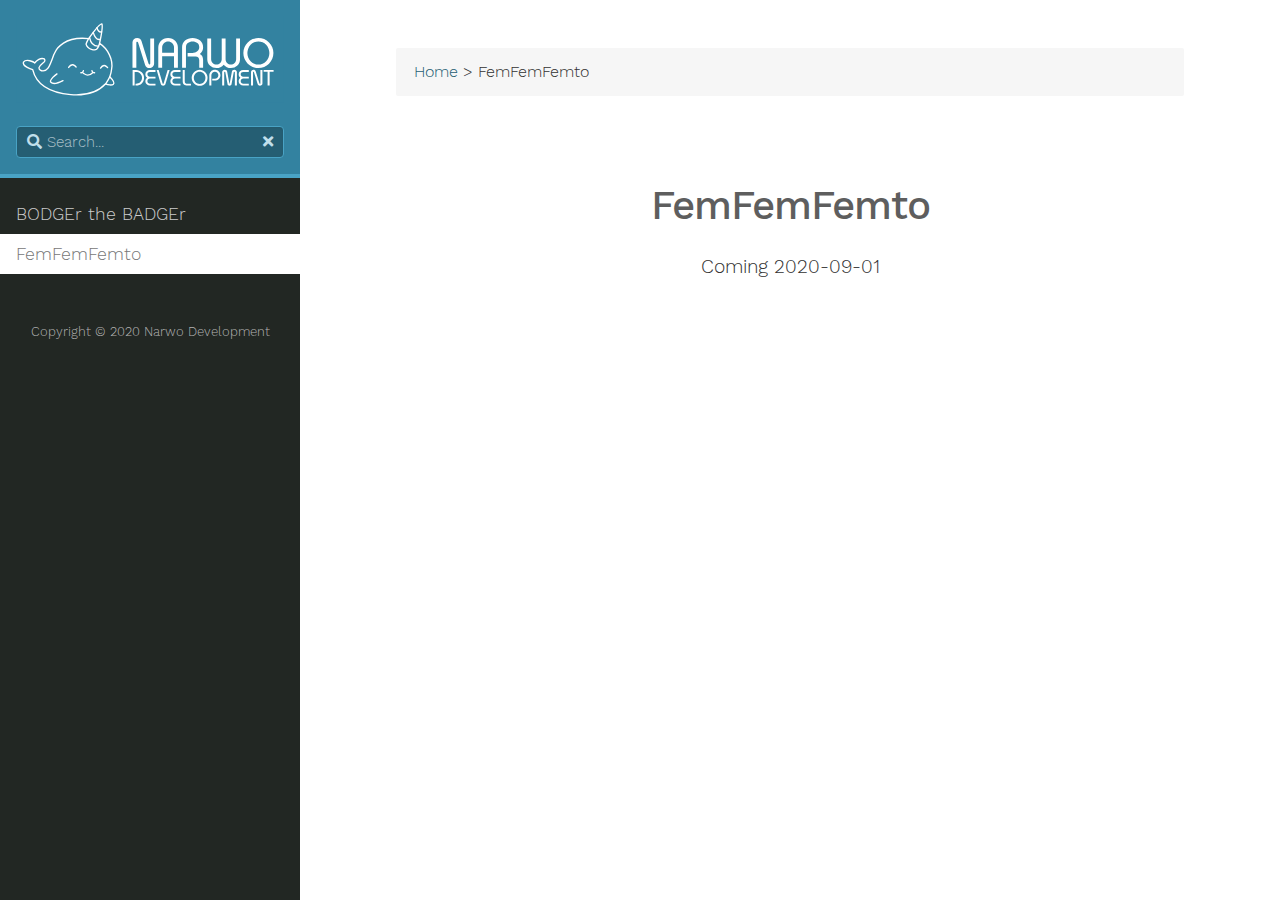
==== 555/index.html @ 296ebdfd "Updates site with coming soon..." ====
<!DOCTYPE html>
<html lang="en" class="js csstransforms3d">
  <head>
    <meta charset="utf-8">
    <meta name="viewport" content="width=device-width, initial-scale=1.0">
    <meta name="generator" content="Hugo 0.74.3" />
    <meta name="description" content="Open-source Hardware and Software">
<meta name="author" content="Mark Olsson">

    <link rel="icon" href="/images/favicon.png" type="image/png">

    <title>FemFemFemto :: Narwo Development</title>

    
    <link href="/css/nucleus.css?1598563435" rel="stylesheet">
    <link href="/css/fontawesome-all.min.css?1598563435" rel="stylesheet">
    <link href="/css/hybrid.css?1598563435" rel="stylesheet">
    <link href="/css/featherlight.min.css?1598563435" rel="stylesheet">
    <link href="/css/perfect-scrollbar.min.css?1598563435" rel="stylesheet">
    <link href="/css/auto-complete.css?1598563435" rel="stylesheet">
    <link href="/css/atom-one-dark-reasonable.css?1598563435" rel="stylesheet">
    <link href="/css/theme.css?1598563435" rel="stylesheet">
    <link href="/css/hugo-theme.css?1598563435" rel="stylesheet">
    
    <link href="/css/theme-narwo.css?1598563435" rel="stylesheet">
    
    

    <script src="/js/jquery-3.3.1.min.js?1598563435"></script>

    <style>
      :root #header + #content > #left > #rlblock_left{
          display:none !important;
      }
      
    </style>
    
  </head>
  <body class="" data-url="/555/">
    <nav id="sidebar" class="">



  <div id="header-wrapper">
    <div id="header">
      	<a id="logo" href="https://narwo.dev/">
		<svg width="100%" height="100%" viewBox="0 0 4328 1400" version="1.1" xmlns="http://www.w3.org/2000/svg" xmlns:xlink="http://www.w3.org/1999/xlink">
			<g id="narwahl_site_logo_white_on_blue" stroke="none" stroke-width="1" fill="none" fill-rule="evenodd">
			    <rect fill="#3382A0" x="0" y="0" width="4328" height="1400"></rect>
			    <g id="Group-2" transform="translate(118.000000, 126.000000)">
				<g id="Group" stroke="#FFFFFF" stroke-linecap="round" stroke-linejoin="round" stroke-width="21.875">
				    <path d="M961,789 C970.934922,798.135913 978.265353,804.271871 982.991293,807.407872 C1006.89799,823.271686 1025.7597,829 1037.92964,829 C1080.94957,829 1120,789 1120,789" id="Line"></path>
				    <path d="M455.720308,843.35753 C467.640566,888.187148 476.175205,916.27144 481.324226,927.610406 C507.371131,984.969844 528.462227,992.888519 542.401568,987.10093 C585.125661,969.361963 602.06936,905.724612 593.232667,796.188879" id="Line" transform="translate(525.612338, 892.438961) rotate(67.000000) translate(-525.612338, -892.438961) "></path>
				    <path d="M730.54051,660.953282 C738.081999,669.971112 743.646429,676.027776 747.233802,679.123273 C765.38093,694.782197 779.698301,700.437034 788.93603,700.437034 C821.590815,700.43801 851.231318,660.95689 851.231318,660.95689" id="Line" transform="translate(790.885914, 680.695158) rotate(176.000000) translate(-790.885914, -680.695158) "></path>
				    <path d="M926.828598,772.851013 C930.142567,775.298302 932.587729,776.942022 934.164081,777.782173 C942.138241,782.03217 948.429245,783.567532 952.488111,783.568385 C966.835947,783.5714 979.857638,772.862156 979.857638,772.862156" id="Line" transform="translate(953.343118, 778.209699) rotate(321.000000) translate(-953.343118, -778.209699) "></path>
				    <path d="M1100.41249,773.397496 C1103.72549,775.843369 1106.17,777.486047 1107.74603,778.325528 C1115.71853,782.572142 1122.00899,784.10486 1126.06792,784.104022 C1140.41596,784.101059 1153.4423,773.386545 1153.4423,773.386545" id="Line" transform="translate(1126.927398, 778.745283) rotate(397.000000) translate(-1126.927398, -778.745283) "></path>
				    <path d="M1245.92047,673.124302 C1253.05061,682.053079 1258.31154,688.049931 1261.70324,691.114859 C1278.86054,706.61914 1292.39698,712.218109 1301.13083,712.218109 C1332.00444,712.219032 1360.02814,673.127714 1360.02814,673.127714" id="Line" transform="translate(1302.974303, 692.671206) rotate(176.000000) translate(-1302.974303, -692.671206) "></path>
				    <path d="M1329.27566,969.016964 C1367.74018,988.845335 1431.43352,996.259936 1455.72148,974.307489 C1485.99631,944.682613 1413.10197,873.335547 1396.35724,855.741369 C1410.18347,818.42154 1418.22948,798.374875 1425.65391,733.762218 C1455.72148,575.683831 1361.39656,399.73858 1231.26657,316.650856 C1216.39084,363.297614 1216.39084,381.116556 1183.43136,411.673351 C1160.97759,428.421858 1037.82794,422.34504 1013.53546,329.371908 C1025.62102,280.461802 1037.66662,277.452602 1054.77068,238.259396 C852.31739,218.98828 731.694465,254.721001 648.844469,312.07184 C537.776885,388.062604 537.776885,412.505433 490.488026,502.270675 C409.615451,733.762218 383.342051,755.872214 320.153652,760.755989 C292.595512,762.885933 247.32937,742.973672 253.19046,707.8286 C277.264769,635.568231 380.844736,618.653596 339.498101,567.992817 C281.410047,542.484874 213.809255,589.384653 182.624372,632.740354 C169.954048,614.306829 48.7424757,559.811953 2.04480899,618.653596 C-19.5098031,688.18779 136.098125,735.501224 151.688125,740.077074 C211.829585,994.478053 429.97675,1112.95118 766.654431,1144.8099 C953.973736,1159.17032 1170.34118,1144.8099 1329.27566,969.016964 Z" id="Line"></path>
				    <path d="M1244.55673,268 C1081.35967,150.621654 1002.24762,79.5460614 1007.22058,54.7732233 C1035.74555,40.4287198 1141.00535,52.8151389 1323,91.9324805" id="Line-3" transform="translate(1165.000000, 158.500000) rotate(90.000000) translate(-1165.000000, -158.500000) "></path>
				    <path d="M1072,364 C1172.32511,342.492812 1219.48933,292.826145 1213.49267,215" id="Line-3" transform="translate(1143.000000, 289.500000) rotate(90.000000) translate(-1143.000000, -289.500000) "></path>
				    <path d="M1129,254 C1276.40605,210.046233 1241.36039,143.437359 1241.36039,138" id="Line-3" transform="translate(1187.000000, 196.000000) rotate(90.000000) translate(-1187.000000, -196.000000) "></path>
				    <path d="M1307,879 C1340.96899,892.21949 1377.2332,916.940171 1420,945" id="Line-3" transform="translate(1363.500000, 912.000000) rotate(90.000000) translate(-1363.500000, -912.000000) "></path>
				    <path d="M1192,135 C1279.0216,109.135486 1259.01516,63.4256394 1259.01516,60" id="Line-3" transform="translate(1226.500000, 97.500000) rotate(90.000000) translate(-1226.500000, -97.500000) "></path>
				</g>
				<path d="M1763,708.905956 L1763,301.519122 C1763,280.596134 1770.26062,263.279065 1784.78209,249.567398 C1799.30356,235.855731 1817.83592,229 1840.37973,229 C1856.01824,229 1870.08252,233.519704 1882.57302,242.559248 C1895.06351,251.598791 1903.64425,263.532841 1908.31549,278.361755 L2021.94793,643.090282 C2024.5882,651.41885 2029.36092,655.583072 2036.26623,655.583072 C2040.32818,655.583072 2043.62846,654.313492 2046.16718,651.774295 C2048.7059,649.235097 2049.97524,645.93419 2049.97524,641.871473 L2049.97524,235.398746 L2112.42739,235.398746 L2112.42739,642.480878 C2112.42739,663.607002 2105.21754,680.974854 2090.79762,694.584953 C2076.3777,708.195052 2057.79456,715 2035.04765,715 C2019.20605,715 2005.04022,710.480296 1992.54973,701.440752 C1980.05923,692.401209 1971.58004,680.467159 1967.1119,665.638245 L1853.47945,300.909718 C1850.83919,292.58115 1846.06647,288.416928 1839.16116,288.416928 C1835.09921,288.416928 1831.79892,289.686508 1829.26021,292.225705 C1826.72149,294.764903 1825.45215,298.06581 1825.45215,302.128527 L1825.45215,708.905956 L1763,708.905956 Z M2242.206,525.475235 L2242.206,708.905956 L2179.75385,708.905956 L2179.75385,381.351097 C2179.75385,362.053195 2183.25723,343.314197 2190.26409,325.133542 C2197.27095,306.952887 2207.27335,290.956182 2220.27158,277.142947 C2250.12691,245.047488 2289.42567,229 2338.16905,229 C2386.91244,229 2426.2112,245.047488 2456.06652,277.142947 C2469.06476,290.956182 2479.06716,306.952887 2486.07402,325.133542 C2493.08088,343.314197 2496.58426,362.053195 2496.58426,381.351097 L2496.58426,708.905956 L2434.13211,708.905956 L2434.13211,525.475235 L2242.206,525.475235 Z M2434.13211,381.351097 C2434.13211,354.740306 2424.78977,332.040219 2406.10481,313.250157 C2387.41984,294.460094 2364.77482,285.065204 2338.16905,285.065204 C2311.56329,285.065204 2288.91827,294.460094 2270.2333,313.250157 C2251.54834,332.040219 2242.206,354.740306 2242.206,381.351097 L2242.206,469.410031 L2434.13211,469.410031 L2434.13211,381.351097 Z M2782.64556,527.303448 C2801.73672,527.303448 2816.25797,532.483334 2826.20974,542.84326 C2836.16152,553.203187 2841.13733,568.235011 2841.13733,587.939185 L2841.13733,708.905956 L2903.58948,708.905956 L2903.58948,583.368652 C2903.58948,536.444279 2886.12336,504.450869 2851.1906,487.387461 C2886.12336,458.542176 2903.58948,422.282977 2903.58948,378.608777 C2903.58948,334.32517 2887.74812,298.319888 2856.06492,270.59185 C2824.38172,242.863811 2783.66129,229 2733.90242,229 C2684.14355,229 2643.42313,242.863811 2611.73993,270.59185 C2580.05673,298.319888 2564.21537,334.32517 2564.21537,378.608777 L2564.21537,708.905956 L2626.66751,708.905956 L2626.66751,378.608777 C2626.66751,350.779171 2636.66991,328.231434 2656.67501,310.96489 C2676.68011,293.698346 2702.42232,285.065204 2733.90242,285.065204 C2765.38252,285.065204 2791.12474,293.698346 2811.12984,310.96489 C2831.13493,328.231434 2841.13733,350.779171 2841.13733,378.608777 C2841.13733,404.20389 2830.32255,426.040662 2808.69268,444.119749 C2787.0628,462.198836 2761.11749,471.238245 2730.85598,471.238245 L2653.47624,471.238245 L2653.47624,527.303448 L2782.64556,527.303448 Z M3204.27373,573.618182 C3204.27373,597.181936 3195.94686,617.29208 3179.29287,633.949216 C3162.63888,650.606353 3142.53253,658.934796 3118.97323,658.934796 C3095.21083,658.934796 3075.00294,650.606353 3058.34895,633.949216 C3041.69496,617.29208 3033.36809,597.181936 3033.36809,573.618182 L3033.36809,235.398746 L2970.91594,235.398746 L2970.91594,573.618182 C2970.91594,613.635937 2985.13255,647.203626 3013.56619,674.322257 C3041.99983,701.440888 3077.13516,715 3118.97323,715 C3142.12634,715 3163.80666,710.37873 3184.01486,701.13605 C3204.22305,691.893371 3221.4353,678.842091 3235.65212,661.981818 C3248.65036,678.435819 3265.55796,691.385533 3286.37545,700.831348 C3307.19294,710.277163 3329.07636,715 3352.02637,715 C3393.66134,715 3428.69512,701.440888 3457.12876,674.322257 C3485.56241,647.203626 3499.77901,613.635937 3499.77901,573.618182 L3499.77901,235.398746 L3437.32686,235.398746 L3437.32686,573.618182 C3437.32686,597.181936 3428.99999,617.29208 3412.346,633.949216 C3395.69202,650.606353 3375.58567,658.934796 3352.02637,658.934796 C3328.46707,658.934796 3308.36072,650.606353 3291.70673,633.949216 C3275.05274,617.29208 3266.72587,597.181936 3266.72587,573.618182 L3266.72587,235.398746 L3204.27373,235.398746 L3204.27373,573.618182 Z M3796.50288,229 C3828.79537,229 3859.76726,235.144766 3889.41949,247.434483 C3919.07171,259.724199 3945.27089,277.345967 3968.0178,300.300313 C3990.76471,323.25466 4008.28161,349.560353 4020.569,379.218182 C4032.85639,408.87601 4039,439.955323 4039,472.457053 C4039,504.755647 4032.85639,535.733394 4020.569,565.391223 C4008.28161,595.049051 3990.76471,621.253178 3968.0178,644.004389 C3945.27089,666.7556 3919.07171,684.275801 3889.41949,696.565517 C3859.76726,708.855234 3828.79537,715 3796.50288,715 C3764.00729,715 3732.93385,708.855234 3703.28162,696.565517 C3673.6294,684.275801 3647.43022,666.7556 3624.68331,644.004389 C3601.9364,621.253178 3584.41951,595.049051 3572.13211,565.391223 C3559.84472,535.733394 3553.70111,504.755647 3553.70111,472.457053 C3553.70111,439.955323 3559.84472,408.87601 3572.13211,379.218182 C3584.41951,349.560353 3601.9364,323.25466 3624.68331,300.300313 C3647.43022,277.345967 3673.68017,259.724199 3703.43394,247.434483 C3733.18772,235.144766 3764.21039,229 3796.50288,229 Z M3796.50288,285.065204 C3772.94358,285.065204 3750.29855,289.838824 3728.56713,299.386207 C3706.8357,308.93359 3687.54173,322.543485 3670.68465,340.216301 C3654.03066,357.889117 3641.18494,378.15161 3632.1471,401.004389 C3623.10927,423.857168 3618.59042,447.674484 3618.59042,472.457053 C3618.59042,497.239622 3623.10927,521.006156 3632.1471,543.757367 C3641.18494,566.508578 3654.03066,586.720288 3670.68465,604.393103 C3687.54173,621.862783 3706.78493,635.320329 3728.4148,644.766144 C3750.04468,654.211959 3772.74048,658.934796 3796.50288,658.934796 C3820.06218,658.934796 3842.7072,654.211959 3864.43863,644.766144 C3886.17005,635.320329 3905.36247,621.862783 3922.01646,604.393103 C3938.67045,586.720288 3951.51617,566.508578 3960.55401,543.757367 C3969.59184,521.006156 3974.11069,497.239622 3974.11069,472.457053 C3974.11069,447.674484 3969.59184,423.857168 3960.55401,401.004389 C3951.51617,378.15161 3938.67045,357.889117 3922.01646,340.216301 C3905.15938,322.543485 3885.91618,308.93359 3864.28631,299.386207 C3842.65643,289.838824 3820.06218,285.065204 3796.50288,285.065204 Z" id="NARWO" fill="#FFFFFF" fill-rule="nonzero"></path>
				<path d="M1812.14586,968.129781 L1821.9612,968.129781 C1833.1175,968.129781 1844.27364,965.927713 1855.42993,961.523511 C1866.58623,957.119309 1876.61603,950.996486 1885.51961,943.154859 C1906.43767,924.678695 1916.89654,901.207875 1916.89654,872.741693 C1916.89654,844.060672 1906.65221,820.536142 1886.16324,802.167398 C1877.36693,794.218351 1867.33713,788.041819 1856.07356,783.637618 C1844.80999,779.233416 1833.43932,777.031348 1821.9612,777.031348 L1797.98601,777.031348 L1797.98601,997.777429 L1765,997.777429 L1765,747.383699 L1821.9612,747.383699 C1839.87565,747.383699 1856.66348,750.337693 1872.32521,756.245768 C1887.98693,762.153844 1901.61029,770.639861 1913.19568,781.704075 C1925.10288,793.090548 1934.19405,806.5715 1940.46947,822.147335 C1946.74489,837.723171 1949.88255,854.587788 1949.88255,872.741693 C1949.88255,890.895598 1946.74489,907.73336 1940.46947,923.255486 C1934.19405,938.777612 1925.10288,952.231709 1913.19568,963.618182 C1901.61029,974.682396 1887.98693,983.141559 1872.32521,988.995925 C1856.66348,994.850291 1839.87565,997.777429 1821.9612,997.777429 L1812.14586,997.777429 L1812.14586,968.129781 Z M2042.887,777.031348 C2032.15979,777.031348 2022.98817,780.81783 2015.37185,788.390909 C2007.75553,795.963988 2003.94742,805.121367 2003.94742,815.863323 C2003.94742,826.605278 2007.75553,835.789513 2015.37185,843.416301 C2022.98817,851.043089 2032.15979,854.856426 2042.887,854.856426 L2134.7651,854.856426 L2134.7651,884.504075 L2045.78334,884.504075 C2034.30522,884.504075 2024.46315,888.612812 2016.25684,896.830408 C2008.05052,905.048003 2003.94742,914.957309 2003.94742,926.558621 C2003.94742,938.052513 2008.0237,947.8544 2016.17638,955.964577 C2024.32906,964.074753 2034.19795,968.129781 2045.78334,968.129781 L2134.7651,968.129781 L2134.7651,997.777429 L2045.78334,997.777429 C2024.758,997.777429 2007.03155,990.95639 1992.60346,977.314107 C1978.17536,963.671823 1970.96142,946.753497 1970.96142,926.558621 C1970.96142,915.386987 1973.40182,904.860029 1978.2827,894.977429 C1983.16358,885.09483 1989.94844,876.877358 1998.63748,870.324765 C1980.18668,856.467642 1970.96142,838.31401 1970.96142,815.863323 C1970.96142,796.527803 1977.90718,780.280839 1991.79892,767.121944 C2005.69066,753.963048 2022.71985,747.383699 2042.887,747.383699 L2134.7651,747.383699 L2134.7651,777.031348 L2042.887,777.031348 Z M2153.43036,747.383699 L2186.09455,747.383699 L2250.29659,963.295925 C2251.47658,967.485287 2254.10471,969.579937 2258.18105,969.579937 C2262.25739,969.579937 2264.93915,967.485287 2266.22642,963.295925 L2330.42845,747.383699 L2363.09264,747.383699 L2296.15518,972.963636 C2293.58065,981.127523 2288.83393,987.841144 2281.91488,993.104702 C2274.99583,998.36826 2267.08463,1001 2258.18105,1001 C2249.27746,1001 2241.33945,998.341406 2234.36676,993.024138 C2227.39407,987.70687 2222.7278,981.020103 2220.36782,972.963636 L2153.43036,747.383699 Z M2446.60356,777.031348 C2435.87635,777.031348 2426.70472,780.81783 2419.0884,788.390909 C2411.47208,795.963988 2407.66398,805.121367 2407.66398,815.863323 C2407.66398,826.605278 2411.47208,835.789513 2419.0884,843.416301 C2426.70472,851.043089 2435.87635,854.856426 2446.60356,854.856426 L2538.48166,854.856426 L2538.48166,884.504075 L2449.49989,884.504075 C2438.02178,884.504075 2428.17971,888.612812 2419.97339,896.830408 C2411.76708,905.048003 2407.66398,914.957309 2407.66398,926.558621 C2407.66398,938.052513 2411.74026,947.8544 2419.89294,955.964577 C2428.04562,964.074753 2437.91451,968.129781 2449.49989,968.129781 L2538.48166,968.129781 L2538.48166,997.777429 L2449.49989,997.777429 C2428.47456,997.777429 2410.74811,990.95639 2396.32001,977.314107 C2381.89191,963.671823 2374.67797,946.753497 2374.67797,926.558621 C2374.67797,915.386987 2377.11838,904.860029 2381.99926,894.977429 C2386.88014,885.09483 2393.665,876.877358 2402.35404,870.324765 C2383.90324,856.467642 2374.67797,838.31401 2374.67797,815.863323 C2374.67797,796.527803 2381.62374,780.280839 2395.51548,767.121944 C2409.40721,753.963048 2426.43641,747.383699 2446.60356,747.383699 L2538.48166,747.383699 L2538.48166,777.031348 L2446.60356,777.031348 Z M2574.04219,926.558621 C2574.04219,949.868664 2580.82705,967.56577 2594.39697,979.65047 C2607.96689,991.73517 2627.99966,997.777429 2654.49587,997.777429 L2707.27348,997.777429 L2707.27348,969.096552 L2654.49587,969.096552 C2622.85059,969.096552 2607.0282,954.917383 2607.0282,926.558621 L2607.0282,747.383699 L2574.04219,747.383699 L2574.04219,926.558621 Z M2719.34153,872.741693 C2719.34153,855.554564 2722.58646,839.119619 2729.07643,823.436364 C2735.56639,807.753109 2744.81847,793.842485 2756.83294,781.704075 C2768.84742,769.565666 2782.71213,760.247159 2798.4275,753.748276 C2814.14286,747.249393 2830.52843,744 2847.58469,744 C2864.64096,744 2880.99971,747.249393 2896.66144,753.748276 C2912.32317,760.247159 2926.16106,769.565666 2938.17554,781.704075 C2950.19001,793.842485 2959.44209,807.753109 2965.93205,823.436364 C2972.42202,839.119619 2975.66695,855.554564 2975.66695,872.741693 C2975.66695,889.821402 2972.42202,906.202638 2965.93205,921.885893 C2959.44209,937.569148 2950.19001,951.426063 2938.17554,963.457053 C2926.16106,975.488043 2912.32317,984.752841 2896.66144,991.251724 C2880.99971,997.750607 2864.64096,1001 2847.58469,1001 C2830.42116,1001 2814.00877,997.750607 2798.34704,991.251724 C2782.68531,984.752841 2768.84742,975.488043 2756.83294,963.457053 C2744.81847,951.426063 2735.56639,937.569148 2729.07643,921.885893 C2722.58646,906.202638 2719.34153,889.821402 2719.34153,872.741693 Z M2847.58469,773.647649 C2835.14113,773.647649 2823.18047,776.171971 2811.70235,781.22069 C2800.22424,786.269409 2790.03354,793.466411 2781.12996,802.811912 C2772.33364,812.157413 2765.54878,822.872353 2760.77517,834.957053 C2756.00157,847.041753 2753.6148,859.636507 2753.6148,872.741693 C2753.6148,885.846878 2756.00157,898.414778 2760.77517,910.445768 C2765.54878,922.476758 2772.33364,933.164844 2781.12996,942.510345 C2790.03354,951.748427 2800.19742,958.864865 2811.6219,963.859875 C2823.04638,968.854884 2835.03386,971.352351 2847.58469,971.352351 C2860.02826,971.352351 2871.98892,968.854884 2883.46703,963.859875 C2894.94515,958.864865 2905.08221,951.748427 2913.87852,942.510345 C2922.67484,933.164844 2929.4597,922.476758 2934.23331,910.445768 C2939.00691,898.414778 2941.39368,885.846878 2941.39368,872.741693 C2941.39368,859.636507 2939.00691,847.041753 2934.23331,834.957053 C2929.4597,822.872353 2922.67484,812.157413 2913.87852,802.811912 C2904.97494,793.466411 2894.81106,786.269409 2883.38658,781.22069 C2871.9621,776.171971 2860.02826,773.647649 2847.58469,773.647649 Z M3036.97265,830.526019 L3036.97265,997.455172 L3003.98664,997.455172 L3003.98664,830.526019 C3003.98664,805.926941 3012.72919,785.302696 3030.21454,768.652665 C3047.59262,752.217473 3068.72491,744 3093.61204,744 C3118.49917,744 3139.63146,752.217473 3157.00954,768.652665 C3174.49489,785.302696 3183.23744,805.926941 3183.23744,830.526019 C3183.23744,855.017677 3174.49489,875.588214 3157.00954,892.238245 C3139.63146,908.673436 3118.49917,916.890909 3093.61204,916.890909 L3051.1325,916.890909 L3051.1325,887.24326 L3093.61204,887.24326 C3109.27377,887.24326 3122.62895,881.684382 3133.67797,870.566458 C3144.727,859.448534 3150.25143,846.101854 3150.25143,830.526019 C3150.25143,814.842764 3144.727,801.442375 3133.67797,790.324451 C3122.62895,779.206527 3109.27377,773.647649 3093.61204,773.647649 C3077.95031,773.647649 3064.59514,779.206527 3053.54611,790.324451 C3042.49708,801.442375 3036.97265,814.842764 3036.97265,830.526019 Z M3211.55713,997.777429 L3211.55713,782.993103 C3211.55713,771.928889 3215.44569,762.664092 3223.22292,755.198433 C3231.00014,747.732774 3240.73494,744 3252.4276,744 C3263.26209,744 3272.19235,746.712303 3279.21868,752.136991 C3286.245,757.561678 3290.72354,765.322625 3292.65444,775.420063 L3328.53678,967.968652 C3328.8586,969.042848 3329.50222,969.579937 3330.46767,969.579937 C3331.43312,969.579937 3332.07674,969.042848 3332.39856,967.968652 L3368.2809,775.420063 C3370.2118,765.322625 3374.69034,757.561678 3381.71666,752.136991 C3388.74299,746.712303 3397.67326,744 3408.50774,744 C3420.2004,744 3429.9352,747.732774 3437.71242,755.198433 C3445.48965,762.664092 3449.37821,771.928889 3449.37821,782.993103 L3449.37821,997.777429 L3416.3922,997.777429 L3416.3922,784.282132 C3416.3922,781.811482 3415.53403,779.716832 3413.81768,777.998119 C3412.10133,776.279406 3410.00955,775.420063 3407.54229,775.420063 C3402.5005,775.420063 3399.55057,778.15922 3398.69239,783.637618 L3362.32733,976.186207 C3360.82552,983.812995 3357.20514,989.855255 3351.46608,994.313166 C3345.72702,998.771078 3338.72762,1001 3330.46767,1001 C3322.20772,1001 3315.20832,998.771078 3309.46926,994.313166 C3303.7302,989.855255 3300.10982,983.812995 3298.60801,976.186207 L3262.24295,783.637618 C3261.38477,778.15922 3258.43484,775.420063 3253.39305,775.420063 C3250.92579,775.420063 3248.83401,776.279406 3247.11766,777.998119 C3245.40131,779.716832 3244.54314,781.811482 3244.54314,784.282132 L3244.54314,997.777429 L3211.55713,997.777429 Z M3549.7844,777.031348 C3539.05719,777.031348 3529.88556,780.81783 3522.26924,788.390909 C3514.65292,795.963988 3510.84482,805.121367 3510.84482,815.863323 C3510.84482,826.605278 3514.65292,835.789513 3522.26924,843.416301 C3529.88556,851.043089 3539.05719,854.856426 3549.7844,854.856426 L3641.6625,854.856426 L3641.6625,884.504075 L3552.68073,884.504075 C3541.20261,884.504075 3531.36055,888.612812 3523.15423,896.830408 C3514.94791,905.048003 3510.84482,914.957309 3510.84482,926.558621 C3510.84482,938.052513 3514.9211,947.8544 3523.07378,955.964577 C3531.22646,964.074753 3541.09534,968.129781 3552.68073,968.129781 L3641.6625,968.129781 L3641.6625,997.777429 L3552.68073,997.777429 C3531.6554,997.777429 3513.92895,990.95639 3499.50085,977.314107 C3485.07275,963.671823 3477.85881,946.753497 3477.85881,926.558621 C3477.85881,915.386987 3480.29921,904.860029 3485.18009,894.977429 C3490.06097,885.09483 3496.84583,876.877358 3505.53487,870.324765 C3487.08407,856.467642 3477.85881,838.31401 3477.85881,815.863323 C3477.85881,796.527803 3484.80457,780.280839 3498.69631,767.121944 C3512.58805,753.963048 3529.61724,747.383699 3549.7844,747.383699 L3641.6625,747.383699 L3641.6625,777.031348 L3549.7844,777.031348 Z M3677.22302,997.777429 L3677.22302,782.348589 C3677.22302,771.284375 3681.05794,762.126996 3688.7279,754.876176 C3696.39785,747.625356 3706.18629,744 3718.09349,744 C3726.35344,744 3733.78193,746.390049 3740.37916,751.170219 C3746.9764,755.95039 3751.50857,762.261194 3753.97583,770.102821 L3813.99428,962.973668 C3815.38881,967.377869 3817.90967,969.579937 3821.55692,969.579937 C3823.70236,969.579937 3825.44551,968.908575 3826.78641,967.565831 C3828.12731,966.223086 3828.79775,964.477545 3828.79775,962.329154 L3828.79775,747.383699 L3861.78376,747.383699 L3861.78376,962.651411 C3861.78376,973.823044 3857.97566,983.007279 3850.35934,990.204389 C3842.74302,997.401499 3832.92777,1001 3820.91329,1001 C3812.54607,1001 3805.06395,998.609951 3798.46672,993.829781 C3792.1051,989.220331 3787.71354,983.187626 3785.29191,975.731495 L3725.01251,782.026332 C3723.61797,777.622131 3721.09711,775.420063 3717.44986,775.420063 C3715.30442,775.420063 3713.56127,776.091425 3712.22037,777.434169 C3710.87947,778.776914 3710.20903,780.522455 3710.20903,782.670846 L3710.20903,997.777429 L3677.22302,997.777429 Z M3945.13377,997.777429 L3945.13377,776.064577 L3881.25355,776.064577 L3881.25355,747.383699 L4042,747.383699 L4042,776.064577 L3978.11978,776.064577 L3978.11978,997.777429 L3945.13377,997.777429 Z" id="DEVELOPMENT" fill="#FFFFFF" fill-rule="nonzero"></path>
			    </g>
			</g>
		    </svg>
	      </a>
    </div>
    
        <div class="searchbox">
    <label for="search-by"><i class="fas fa-search"></i></label>
    <input data-search-input id="search-by" type="search" placeholder="Search...">
    <span data-search-clear=""><i class="fas fa-times"></i></span>
</div>

<script type="text/javascript" src="/js/lunr.min.js?1598563435"></script>
<script type="text/javascript" src="/js/auto-complete.js?1598563435"></script>
<script type="text/javascript">
    
        var baseurl = "https:\/\/narwo.dev\/";
    
</script>
<script type="text/javascript" src="/js/search.js?1598563435"></script>

    
  </div>

    <div class="highlightable">
    <ul class="topics">

        
          
          




 
  
    
    <li data-nav-id="/badger/" title="BODGEr the BADGEr" class="dd-item 
        
        
        
        ">
      <a href="/badger/">
          BODGEr the BADGEr
          
      </a>
      
      
        <ul>
          
          
            
          
          
          
        
          
            
            




 
  
    
    <li data-nav-id="/badger/bodger/" title="BODGE Version" class="dd-item 
        
        
        
        ">
      <a href="/badger/bodger/">
          BODGE Version
          
      </a>
      
              
    </li>
  
 

            
          
        
        </ul>
              
    </li>
  
 

          
          




 
  
    
    <li data-nav-id="/555/" title="FemFemFemto" class="dd-item 
        parent
        active
        
        ">
      <a href="/555/">
          FemFemFemto
          
      </a>
      
              
    </li>
  
 

          
         
    </ul>

    
    

    
    <section id="footer">
      <center>
    
    

    
    

    
    

    <p>Copyright &copy; 2020 Narwo Development</p>
</center>

<script async defer src="https://buttons.github.io/buttons.js"></script>

    </section>
  </div>
</nav>




        <section id="body">
        <div id="overlay"></div>
        <div class="padding highlightable">
              
              <div>
                <div id="top-bar">
                
                
                <div id="breadcrumbs" itemscope="" itemtype="http://data-vocabulary.org/Breadcrumb">
                    <span id="sidebar-toggle-span">
                        <a href="#" id="sidebar-toggle" data-sidebar-toggle="">
                          <i class="fas fa-bars"></i>
                        </a>
                    </span>
                  
                  <span class="links">
                 
                 
                    
          
          
            
            
          
          
            <a href='/'>Home</a> > FemFemFemto
          
        
          
        
                 
                  </span>
                </div>
                
              </div>
            </div>
            
        <div id="head-tags">
        
        </div>
        
          <div id="chapter">
        
        <div id="body-inner">
          

        



	<h2 id="femfemfemto">FemFemFemto</h2>
<p>Coming 2020-09-01</p>





<footer class=" footline" >
	
</footer>

        
            </div> 
        
        </div> 
        

      </div>

    <div id="navigation">
        
        
        
        
            
            
                
                    
                    
                
                

                    
                    
                        
                    
                    

                    
                        
            
            
                
                    
                        
                        
                    
                
                

                    
                    
                        
                    
                    

                    
                        
            
            
                
                    
                
                

                    
                    
                    

                    
            
        
                    
            
        
                    
                        
            
            
                
                    
                    
                
                

                    
                    
                    

                    
            
        
                    
            
        
        
        


	 
	 
    </div>

    </section>
    
    <div style="left: -1000px; overflow: scroll; position: absolute; top: -1000px; border: none; box-sizing: content-box; height: 200px; margin: 0px; padding: 0px; width: 200px;">
      <div style="border: none; box-sizing: content-box; height: 200px; margin: 0px; padding: 0px; width: 200px;"></div>
    </div>
    <script src="/js/clipboard.min.js?1598563435"></script>
    <script src="/js/perfect-scrollbar.min.js?1598563435"></script>
    <script src="/js/perfect-scrollbar.jquery.min.js?1598563435"></script>
    <script src="/js/jquery.sticky.js?1598563435"></script>
    <script src="/js/featherlight.min.js?1598563435"></script>
    <script src="/js/highlight.pack.js?1598563435"></script>
    <script>hljs.initHighlightingOnLoad();</script>
    <script src="/js/modernizr.custom-3.6.0.js?1598563435"></script>
    <script src="/js/learn.js?1598563435"></script>
    <script src="/js/hugo-learn.js?1598563435"></script>

    <link href="/mermaid/mermaid.css?1598563435" rel="stylesheet" />
    <script src="/mermaid/mermaid.js?1598563435"></script>
    <script>
        mermaid.initialize({ startOnLoad: true });
    </script>
    
  </body>
</html>
---- css/nucleus.css ----
*, *::before, *::after {
  -webkit-box-sizing: border-box;
  -moz-box-sizing: border-box;
  box-sizing: border-box; }

@-webkit-viewport {
  width: device-width; }
@-moz-viewport {
  width: device-width; }
@-ms-viewport {
  width: device-width; }
@-o-viewport {
  width: device-width; }
@viewport {
  width: device-width; }
html {
  font-size: 100%;
  -ms-text-size-adjust: 100%;
  -webkit-text-size-adjust: 100%; }

body {
  margin: 0; }

article,
aside,
details,
figcaption,
figure,
footer,
header,
hgroup,
main,
nav,
section,
summary {
  display: block; }

audio,
canvas,
progress,
video {
  display: inline-block;
  vertical-align: baseline; }

audio:not([controls]) {
  display: none;
  height: 0; }

[hidden],
template {
  display: none; }

a {
  background: transparent;
  text-decoration: none; }

a:active,
a:hover {
  outline: 0; }

abbr[title] {
  border-bottom: 1px dotted; }

b,
strong {
  font-weight: bold; }

dfn {
  font-style: italic; }

mark {
  background: #FFFF27;
  color: #333; }

sub,
sup {
  font-size: 0.8rem;
  line-height: 0;
  position: relative;
  vertical-align: baseline; }

sup {
  top: -0.5em; }

sub {
  bottom: -0.25em; }

img {
  border: 0;
  max-width: 100%; }

svg:not(:root) {
  overflow: hidden; }

figure {
  margin: 1em 40px; }

hr {
  height: 0; }

pre {
  overflow: auto; }

button,
input,
optgroup,
select,
textarea {
  color: inherit;
  font: inherit;
  margin: 0; }

button {
  overflow: visible; }

button,
select {
  text-transform: none; }

button,
html input[type="button"],
input[type="reset"],
input[type="submit"] {
  -webkit-appearance: button;
  cursor: pointer; }

button[disabled],
html input[disabled] {
  cursor: default; }

button::-moz-focus-inner,
input::-moz-focus-inner {
  border: 0;
  padding: 0; }

input {
  line-height: normal; }

input[type="checkbox"],
input[type="radio"] {
  padding: 0; }

input[type="number"]::-webkit-inner-spin-button,
input[type="number"]::-webkit-outer-spin-button {
  height: auto; }

input[type="search"] {
  -webkit-appearance: textfield; }

input[type="search"]::-webkit-search-cancel-button,
input[type="search"]::-webkit-search-decoration {
  -webkit-appearance: none; }

legend {
  border: 0;
  padding: 0; }

textarea {
  overflow: auto; }

optgroup {
  font-weight: bold; }

table {
  border-collapse: collapse;
  border-spacing: 0;
  table-layout: fixed;
  width: 100%; }

tr, td, th {
  vertical-align: middle; }

th, td {
  padding: 0.425rem 0; }

th {
  text-align: left; }

.container {
  width: 75em;
  margin: 0 auto;
  padding: 0; }
  @media only all and (min-width: 60em) and (max-width: 74.938em) {
    .container {
      width: 60em; } }
  @media only all and (min-width: 48em) and (max-width: 59.938em) {
    .container {
      width: 48em; } }
  @media only all and (min-width: 30.063em) and (max-width: 47.938em) {
    .container {
      width: 30em; } }
  @media only all and (max-width: 30em) {
    .container {
      width: 100%; } }

.grid {
  display: -webkit-box;
  display: -moz-box;
  display: box;
  display: -webkit-flex;
  display: -moz-flex;
  display: -ms-flexbox;
  display: flex;
  -webkit-flex-flow: row;
  -moz-flex-flow: row;
  flex-flow: row;
  list-style: none;
  margin: 0;
  padding: 0; }
  @media only all and (max-width: 47.938em) {
    .grid {
      -webkit-flex-flow: row wrap;
      -moz-flex-flow: row wrap;
      flex-flow: row wrap; } }

.block {
  -webkit-box-flex: 1;
  -moz-box-flex: 1;
  box-flex: 1;
  -webkit-flex: 1;
  -moz-flex: 1;
  -ms-flex: 1;
  flex: 1;
  min-width: 0;
  min-height: 0; }
  @media only all and (max-width: 47.938em) {
    .block {
      -webkit-box-flex: 0;
      -moz-box-flex: 0;
      box-flex: 0;
      -webkit-flex: 0 100%;
      -moz-flex: 0 100%;
      -ms-flex: 0 100%;
      flex: 0 100%; } }

.content {
  margin: 0.625rem;
  padding: 0.938rem; }

@media only all and (max-width: 47.938em) {
  body [class*="size-"] {
    -webkit-box-flex: 0;
    -moz-box-flex: 0;
    box-flex: 0;
    -webkit-flex: 0 100%;
    -moz-flex: 0 100%;
    -ms-flex: 0 100%;
    flex: 0 100%; } }

.size-1-2 {
  -webkit-box-flex: 0;
  -moz-box-flex: 0;
  box-flex: 0;
  -webkit-flex: 0 50%;
  -moz-flex: 0 50%;
  -ms-flex: 0 50%;
  flex: 0 50%; }

.size-1-3 {
  -webkit-box-flex: 0;
  -moz-box-flex: 0;
  box-flex: 0;
  -webkit-flex: 0 33.33333%;
  -moz-flex: 0 33.33333%;
  -ms-flex: 0 33.33333%;
  flex: 0 33.33333%; }

.size-1-4 {
  -webkit-box-flex: 0;
  -moz-box-flex: 0;
  box-flex: 0;
  -webkit-flex: 0 25%;
  -moz-flex: 0 25%;
  -ms-flex: 0 25%;
  flex: 0 25%; }

.size-1-5 {
  -webkit-box-flex: 0;
  -moz-box-flex: 0;
  box-flex: 0;
  -webkit-flex: 0 20%;
  -moz-flex: 0 20%;
  -ms-flex: 0 20%;
  flex: 0 20%; }

.size-1-6 {
  -webkit-box-flex: 0;
  -moz-box-flex: 0;
  box-flex: 0;
  -webkit-flex: 0 16.66667%;
  -moz-flex: 0 16.66667%;
  -ms-flex: 0 16.66667%;
  flex: 0 16.66667%; }

.size-1-7 {
  -webkit-box-flex: 0;
  -moz-box-flex: 0;
  box-flex: 0;
  -webkit-flex: 0 14.28571%;
  -moz-flex: 0 14.28571%;
  -ms-flex: 0 14.28571%;
  flex: 0 14.28571%; }

.size-1-8 {
  -webkit-box-flex: 0;
  -moz-box-flex: 0;
  box-flex: 0;
  -webkit-flex: 0 12.5%;
  -moz-flex: 0 12.5%;
  -ms-flex: 0 12.5%;
  flex: 0 12.5%; }

.size-1-9 {
  -webkit-box-flex: 0;
  -moz-box-flex: 0;
  box-flex: 0;
  -webkit-flex: 0 11.11111%;
  -moz-flex: 0 11.11111%;
  -ms-flex: 0 11.11111%;
  flex: 0 11.11111%; }

.size-1-10 {
  -webkit-box-flex: 0;
  -moz-box-flex: 0;
  box-flex: 0;
  -webkit-flex: 0 10%;
  -moz-flex: 0 10%;
  -ms-flex: 0 10%;
  flex: 0 10%; }

.size-1-11 {
  -webkit-box-flex: 0;
  -moz-box-flex: 0;
  box-flex: 0;
  -webkit-flex: 0 9.09091%;
  -moz-flex: 0 9.09091%;
  -ms-flex: 0 9.09091%;
  flex: 0 9.09091%; }

.size-1-12 {
  -webkit-box-flex: 0;
  -moz-box-flex: 0;
  box-flex: 0;
  -webkit-flex: 0 8.33333%;
  -moz-flex: 0 8.33333%;
  -ms-flex: 0 8.33333%;
  flex: 0 8.33333%; }

@media only all and (min-width: 48em) and (max-width: 59.938em) {
  .size-tablet-1-2 {
    -webkit-box-flex: 0;
    -moz-box-flex: 0;
    box-flex: 0;
    -webkit-flex: 0 50%;
    -moz-flex: 0 50%;
    -ms-flex: 0 50%;
    flex: 0 50%; }

  .size-tablet-1-3 {
    -webkit-box-flex: 0;
    -moz-box-flex: 0;
    box-flex: 0;
    -webkit-flex: 0 33.33333%;
    -moz-flex: 0 33.33333%;
    -ms-flex: 0 33.33333%;
    flex: 0 33.33333%; }

  .size-tablet-1-4 {
    -webkit-box-flex: 0;
    -moz-box-flex: 0;
    box-flex: 0;
    -webkit-flex: 0 25%;
    -moz-flex: 0 25%;
    -ms-flex: 0 25%;
    flex: 0 25%; }

  .size-tablet-1-5 {
    -webkit-box-flex: 0;
    -moz-box-flex: 0;
    box-flex: 0;
    -webkit-flex: 0 20%;
    -moz-flex: 0 20%;
    -ms-flex: 0 20%;
    flex: 0 20%; }

  .size-tablet-1-6 {
    -webkit-box-flex: 0;
    -moz-box-flex: 0;
    box-flex: 0;
    -webkit-flex: 0 16.66667%;
    -moz-flex: 0 16.66667%;
    -ms-flex: 0 16.66667%;
    flex: 0 16.66667%; }

  .size-tablet-1-7 {
    -webkit-box-flex: 0;
    -moz-box-flex: 0;
    box-flex: 0;
    -webkit-flex: 0 14.28571%;
    -moz-flex: 0 14.28571%;
    -ms-flex: 0 14.28571%;
    flex: 0 14.28571%; }

  .size-tablet-1-8 {
    -webkit-box-flex: 0;
    -moz-box-flex: 0;
    box-flex: 0;
    -webkit-flex: 0 12.5%;
    -moz-flex: 0 12.5%;
    -ms-flex: 0 12.5%;
    flex: 0 12.5%; }

  .size-tablet-1-9 {
    -webkit-box-flex: 0;
    -moz-box-flex: 0;
    box-flex: 0;
    -webkit-flex: 0 11.11111%;
    -moz-flex: 0 11.11111%;
    -ms-flex: 0 11.11111%;
    flex: 0 11.11111%; }

  .size-tablet-1-10 {
    -webkit-box-flex: 0;
    -moz-box-flex: 0;
    box-flex: 0;
    -webkit-flex: 0 10%;
    -moz-flex: 0 10%;
    -ms-flex: 0 10%;
    flex: 0 10%; }

  .size-tablet-1-11 {
    -webkit-box-flex: 0;
    -moz-box-flex: 0;
    box-flex: 0;
    -webkit-flex: 0 9.09091%;
    -moz-flex: 0 9.09091%;
    -ms-flex: 0 9.09091%;
    flex: 0 9.09091%; }

  .size-tablet-1-12 {
    -webkit-box-flex: 0;
    -moz-box-flex: 0;
    box-flex: 0;
    -webkit-flex: 0 8.33333%;
    -moz-flex: 0 8.33333%;
    -ms-flex: 0 8.33333%;
    flex: 0 8.33333%; } }
@media only all and (max-width: 47.938em) {
  @supports not (flex-wrap: wrap) {
    .grid {
      display: block;
      -webkit-box-lines: inherit;
      -moz-box-lines: inherit;
      box-lines: inherit;
      -webkit-flex-wrap: inherit;
      -moz-flex-wrap: inherit;
      -ms-flex-wrap: inherit;
      flex-wrap: inherit; }

    .block {
      display: block;
      -webkit-box-flex: inherit;
      -moz-box-flex: inherit;
      box-flex: inherit;
      -webkit-flex: inherit;
      -moz-flex: inherit;
      -ms-flex: inherit;
      flex: inherit; } } }
.first-block {
  -webkit-box-ordinal-group: 0;
  -webkit-order: -1;
  -ms-flex-order: -1;
  order: -1; }

.last-block {
  -webkit-box-ordinal-group: 2;
  -webkit-order: 1;
  -ms-flex-order: 1;
  order: 1; }

.fixed-blocks {
  -webkit-flex-flow: row wrap;
  -moz-flex-flow: row wrap;
  flex-flow: row wrap; }
  .fixed-blocks .block {
    -webkit-box-flex: inherit;
    -moz-box-flex: inherit;
    box-flex: inherit;
    -webkit-flex: inherit;
    -moz-flex: inherit;
    -ms-flex: inherit;
    flex: inherit;
    width: 25%; }
    @media only all and (min-width: 60em) and (max-width: 74.938em) {
      .fixed-blocks .block {
        width: 33.33333%; } }
    @media only all and (min-width: 48em) and (max-width: 59.938em) {
      .fixed-blocks .block {
        width: 50%; } }
    @media only all and (max-width: 47.938em) {
      .fixed-blocks .block {
        width: 100%; } }

body {
  font-size: 1.05rem;
  line-height: 1.7; }

h1, h2, h3, h4, h5, h6 {
  margin: 0.85rem 0 1.7rem 0;
  text-rendering: optimizeLegibility; }

h1 {
  font-size: 3.25rem; }

h2 {
  font-size: 2.55rem; }

h3 {
  font-size: 2.15rem; }

h4 {
  font-size: 1.8rem; }

h5 {
  font-size: 1.4rem; }

h6 {
  font-size: 0.9rem; }

p {
  margin: 1.7rem 0; }

ul, ol {
  margin-top: 1.7rem;
  margin-bottom: 1.7rem; }
  ul ul, ul ol, ol ul, ol ol {
    margin-top: 0;
    margin-bottom: 0; }

blockquote {
  margin: 1.7rem 0;
  padding-left: 0.85rem; }

cite {
  display: block;
  font-size: 0.925rem; }
  cite:before {
    content: "\2014 \0020"; }

pre {
  margin: 1.7rem 0;
  padding: 0.938rem; }

code {
  vertical-align: bottom; }

small {
  font-size: 0.925rem; }

hr {
  border-left: none;
  border-right: none;
  border-top: none;
  margin: 1.7rem 0; }

fieldset {
  border: 0;
  padding: 0.938rem;
  margin: 0 0 1.7rem 0; }

input,
label,
select {
  display: block; }

label {
  margin-bottom: 0.425rem; }
  label.required:after {
    content: "*"; }
  label abbr {
    display: none; }

textarea, input[type="email"], input[type="number"], input[type="password"], input[type="search"], input[type="tel"], input[type="text"], input[type="url"], input[type="color"], input[type="date"], input[type="datetime"], input[type="datetime-local"], input[type="month"], input[type="time"], input[type="week"], select[multiple=multiple] {
  -webkit-transition: border-color;
  -moz-transition: border-color;
  transition: border-color;
  border-radius: 0.1875rem;
  margin-bottom: 0.85rem;
  padding: 0.425rem 0.425rem;
  width: 100%; }
  textarea:focus, input[type="email"]:focus, input[type="number"]:focus, input[type="password"]:focus, input[type="search"]:focus, input[type="tel"]:focus, input[type="text"]:focus, input[type="url"]:focus, input[type="color"]:focus, input[type="date"]:focus, input[type="datetime"]:focus, input[type="datetime-local"]:focus, input[type="month"]:focus, input[type="time"]:focus, input[type="week"]:focus, select[multiple=multiple]:focus {
    outline: none; }

textarea {
  resize: vertical; }

input[type="checkbox"], input[type="radio"] {
  display: inline;
  margin-right: 0.425rem; }

input[type="file"] {
  width: 100%; }

select {
  width: auto;
  max-width: 100%;
  margin-bottom: 1.7rem; }

button,
input[type="submit"] {
  cursor: pointer;
  user-select: none;
  vertical-align: middle;
  white-space: nowrap;
  border: inherit; }
---- css/hybrid.css ----
/*

vim-hybrid theme by w0ng (https://github.com/w0ng/vim-hybrid)

*/

/*background color*/
.hljs {
  display: block;
  overflow-x: auto;
  padding: 0.5em;
  background: #1d1f21;
}

/*selection color*/
.hljs::selection,
.hljs span::selection {
  background: #373b41;
}

.hljs::-moz-selection,
.hljs span::-moz-selection {
  background: #373b41;
}

/*foreground color*/
.hljs {
  color: #c5c8c6;
}

/*color: fg_yellow*/
.hljs-title,
.hljs-name {
  color: #f0c674;
}

/*color: fg_comment*/
.hljs-comment,
.hljs-meta,
.hljs-meta .hljs-keyword {
  color: #707880;
}

/*color: fg_red*/
.hljs-number,
.hljs-symbol,
.hljs-literal,
.hljs-deletion,
.hljs-link {
 color: #cc6666
}

/*color: fg_green*/
.hljs-string,
.hljs-doctag,
.hljs-addition,
.hljs-regexp,
.hljs-selector-attr,
.hljs-selector-pseudo {
  color: #b5bd68;
}

/*color: fg_purple*/
.hljs-attribute,
.hljs-code,
.hljs-selector-id {
 color: #b294bb;
}

/*color: fg_blue*/
.hljs-keyword,
.hljs-selector-tag,
.hljs-bullet,
.hljs-tag {
 color: #81a2be;
}

/*color: fg_aqua*/
.hljs-subst,
.hljs-variable,
.hljs-template-tag,
.hljs-template-variable {
  color: #8abeb7;
}

/*color: fg_orange*/
.hljs-type,
.hljs-built_in,
.hljs-builtin-name,
.hljs-quote,
.hljs-section,
.hljs-selector-class {
  color: #de935f;
}

.hljs-emphasis {
  font-style: italic;
}

.hljs-strong {
  font-weight: bold;
}
---- css/featherlight.min.css ----
/**
 * Featherlight - ultra slim jQuery lightbox
 * Version 1.7.13 - http://noelboss.github.io/featherlight/
 *
 * Copyright 2018, Noël Raoul Bossart (http://www.noelboss.com)
 * MIT Licensed.
**/
html.with-featherlight{overflow:hidden}.featherlight{display:none;position:fixed;top:0;right:0;bottom:0;left:0;z-index:2147483647;text-align:center;white-space:nowrap;cursor:pointer;background:#333;background:rgba(0,0,0,0)}.featherlight:last-of-type{background:rgba(0,0,0,.8)}.featherlight:before{content:'';display:inline-block;height:100%;vertical-align:middle}.featherlight .featherlight-content{position:relative;text-align:left;vertical-align:middle;display:inline-block;overflow:auto;padding:25px 25px 0;border-bottom:25px solid transparent;margin-left:5%;margin-right:5%;max-height:95%;background:#fff;cursor:auto;white-space:normal}.featherlight .featherlight-inner{display:block}.featherlight link.featherlight-inner,.featherlight script.featherlight-inner,.featherlight style.featherlight-inner{display:none}.featherlight .featherlight-close-icon{position:absolute;z-index:9999;top:0;right:0;line-height:25px;width:25px;cursor:pointer;text-align:center;font-family:Arial,sans-serif;background:#fff;background:rgba(255,255,255,.3);color:#000;border:0;padding:0}.featherlight .featherlight-close-icon::-moz-focus-inner{border:0;padding:0}.featherlight .featherlight-image{width:100%}.featherlight-iframe .featherlight-content{border-bottom:0;padding:0;-webkit-overflow-scrolling:touch}.featherlight iframe{border:0}.featherlight *{-webkit-box-sizing:border-box;-moz-box-sizing:border-box;box-sizing:border-box}@media only screen and (max-width:1024px){.featherlight .featherlight-content{margin-left:0;margin-right:0;max-height:98%;padding:10px 10px 0;border-bottom:10px solid transparent}}@media print{html.with-featherlight>*>:not(.featherlight){display:none}}
---- css/auto-complete.css ----
.autocomplete-suggestions {
    text-align: left;
    cursor: default;
    border: 1px solid #ccc;
    border-top: 0;
    background: #fff;
    box-shadow: -1px 1px 3px rgba(0,0,0,.1);

    /* core styles should not be changed */
    position: absolute;
    display: none;
    z-index: 9999;
    max-height: 254px;
    overflow: hidden;
    overflow-y: auto;
    box-sizing: border-box;
    
}
.autocomplete-suggestion {
    position: relative;
    cursor: pointer;
    padding: 7px;
    line-height: 23px;
    white-space: nowrap;
    overflow: hidden;
    text-overflow: ellipsis;
    color: #333;
}

.autocomplete-suggestion b {
    font-weight: normal;
    color: #1f8dd6;
}

.autocomplete-suggestion.selected {
    background: #333;
    color: #fff;
}

.autocomplete-suggestion:hover {
    background: #444;
    color: #fff;
}

.autocomplete-suggestion > .context {
    font-size: 12px;
}
---- css/atom-one-dark-reasonable.css ----
/*

Atom One Dark With support for ReasonML by Gidi Morris, based off work by Daniel Gamage

Original One Dark Syntax theme from https://github.com/atom/one-dark-syntax

*/
.hljs {
  display: block;
  overflow-x: auto;
  padding: 0.5em;
  line-height: 1.3em;
  color: #abb2bf;
  background: #282c34;
  border-radius: 5px;
}
.hljs-keyword, .hljs-operator {
  color: #F92672;
}
.hljs-pattern-match {
  color: #F92672;
}
.hljs-pattern-match .hljs-constructor {
  color: #61aeee;
}
.hljs-function {
  color: #61aeee;
}
.hljs-function .hljs-params {
  color: #A6E22E;
}
.hljs-function .hljs-params .hljs-typing {
  color: #FD971F;
}
.hljs-module-access .hljs-module {
  color: #7e57c2;
}
.hljs-constructor {
  color: #e2b93d;
}
.hljs-constructor .hljs-string {
  color: #9CCC65;
}
.hljs-comment, .hljs-quote {
  color: #b18eb1;
  font-style: italic;
}
.hljs-doctag, .hljs-formula {
  color: #c678dd;
}
.hljs-section, .hljs-name, .hljs-selector-tag, .hljs-deletion, .hljs-subst {
  color: #e06c75;
}
.hljs-literal {
  color: #56b6c2;
}
.hljs-string, .hljs-regexp, .hljs-addition, .hljs-attribute, .hljs-meta-string {
  color: #98c379;
}
.hljs-built_in, .hljs-class .hljs-title {
  color: #e6c07b;
}
.hljs-attr, .hljs-variable, .hljs-template-variable, .hljs-type, .hljs-selector-class, .hljs-selector-attr, .hljs-selector-pseudo, .hljs-number {
  color: #d19a66;
}
.hljs-symbol, .hljs-bullet, .hljs-link, .hljs-meta, .hljs-selector-id, .hljs-title {
  color: #61aeee;
}
.hljs-emphasis {
  font-style: italic;
}
.hljs-strong {
  font-weight: bold;
}
.hljs-link {
  text-decoration: underline;
}
---- css/theme.css ----
@charset "UTF-8";

/* Tags */
@import "tags.css";

#top-github-link, #body #breadcrumbs {
    position: relative;
    top: 50%;
    -webkit-transform: translateY(-50%);
    -moz-transform: translateY(-50%);
    -o-transform: translateY(-50%);
    -ms-transform: translateY(-50%);
    transform: translateY(-50%);
}
.button, .button-secondary {
    display: inline-block;
    padding: 7px 12px;
}
.button:active, .button-secondary:active {
    margin: 2px 0 -2px 0;
}
@font-face {
    font-family: 'Novacento Sans Wide';
    src: url("../fonts/Novecentosanswide-UltraLight-webfont.eot");
    src: url("../fonts/Novecentosanswide-UltraLight-webfont.eot?#iefix") format("embedded-opentype"), url("../fonts/Novecentosanswide-UltraLight-webfont.woff2") format("woff2"), url("../fonts/Novecentosanswide-UltraLight-webfont.woff") format("woff"), url("../fonts/Novecentosanswide-UltraLight-webfont.ttf") format("truetype"), url("../fonts/Novecentosanswide-UltraLight-webfont.svg#novecento_sans_wideultralight") format("svg");
    font-style: normal;
    font-weight: 200;
}
@font-face {
    font-family: 'Work Sans';
    font-style: normal;
    font-weight: 300;
    src: url("../fonts/Work_Sans_300.eot?#iefix") format("embedded-opentype"), url("../fonts/Work_Sans_300.woff") format("woff"), url("../fonts/Work_Sans_300.woff2") format("woff2"), url("../fonts/Work_Sans_300.svg#WorkSans") format("svg"), url("../fonts/Work_Sans_300.ttf") format("truetype");
}
@font-face {
    font-family: 'Work Sans';
    font-style: normal;
    font-weight: 500;
    src: url("../fonts/Work_Sans_500.eot?#iefix") format("embedded-opentype"), url("../fonts/Work_Sans_500.woff") format("woff"), url("../fonts/Work_Sans_500.woff2") format("woff2"), url("../fonts/Work_Sans_500.svg#WorkSans") format("svg"), url("../fonts/Work_Sans_500.ttf") format("truetype");
}
body {
    background: #fff;
    color: #777;
}
body #chapter h1 {
    font-size: 3.5rem;
}
@media only all and (min-width: 48em) and (max-width: 59.938em) {
    body #chapter h1 {
        font-size: 3rem;
    }
}
@media only all and (max-width: 47.938em) {
    body #chapter h1 {
        font-size: 2rem;
    }
}
a {
    color: #00bdf3;
}
a:hover {
    color: #0082a7;
}
pre {
    position: relative;
    color: #ffffff;
}
.bg {
    background: #fff;
    border: 1px solid #eaeaea;
}
b, strong, label, th {
    font-weight: 600;
}
.default-animation, #header #logo-svg, #header #logo-svg path, #sidebar, #sidebar ul, #body, #body .padding, #body .nav {
    -webkit-transition: all 0.5s ease;
    -moz-transition: all 0.5s ease;
    transition: all 0.5s ease;
}
#grav-logo {
    max-width: 60%;
}
#grav-logo path {
    fill: #fff !important;
}
#sidebar {
    font-weight: 300 !important;
}
fieldset {
    border: 1px solid #ddd;
}
textarea, input[type="email"], input[type="number"], input[type="password"], input[type="search"], input[type="tel"], input[type="text"], input[type="url"], input[type="color"], input[type="date"], input[type="datetime"], input[type="datetime-local"], input[type="month"], input[type="time"], input[type="week"], select[multiple=multiple] {
    background-color: white;
    border: 1px solid #ddd;
    box-shadow: inset 0 1px 3px rgba(0, 0, 0, 0.06);
}
textarea:hover, input[type="email"]:hover, input[type="number"]:hover, input[type="password"]:hover, input[type="search"]:hover, input[type="tel"]:hover, input[type="text"]:hover, input[type="url"]:hover, input[type="color"]:hover, input[type="date"]:hover, input[type="datetime"]:hover, input[type="datetime-local"]:hover, input[type="month"]:hover, input[type="time"]:hover, input[type="week"]:hover, select[multiple=multiple]:hover {
    border-color: #c4c4c4;
}
textarea:focus, input[type="email"]:focus, input[type="number"]:focus, input[type="password"]:focus, input[type="search"]:focus, input[type="tel"]:focus, input[type="text"]:focus, input[type="url"]:focus, input[type="color"]:focus, input[type="date"]:focus, input[type="datetime"]:focus, input[type="datetime-local"]:focus, input[type="month"]:focus, input[type="time"]:focus, input[type="week"]:focus, select[multiple=multiple]:focus {
    border-color: #00bdf3;
    box-shadow: inset 0 1px 3px rgba(0,0,0,.06),0 0 5px rgba(0,169,218,.7)
}
#header-wrapper {
    background: #8451a1;
    color: #fff;
    text-align: center;
    border-bottom: 4px solid #9c6fb6;
    padding: 1rem;
}
#header a {
    display: inline-block;
}
#header #logo-svg {
    width: 8rem;
    height: 2rem;
}
#header #logo-svg path {
    fill: #fff;
}
.searchbox {
    margin-top: 1rem;
    position: relative;
    border: 1px solid #915eae;
    background: #764890;
    border-radius: 4px;
}
.searchbox label {
    color: rgba(255, 255, 255, 0.8);
    position: absolute;
    left: 10px;
    top: 3px;
}
.searchbox span {
    color: rgba(255, 255, 255, 0.6);
    position: absolute;
    right: 10px;
    top: 3px;
    cursor: pointer;
}
.searchbox span:hover {
    color: rgba(255, 255, 255, 0.9);
}
.searchbox input {
    display: inline-block;
    color: #fff;
    width: 100%;
    height: 30px;
    background: transparent;
    border: 0;
    padding: 0 25px 0 30px;
    margin: 0;
    font-weight: 300;
}
.searchbox input::-webkit-input-placeholder {
    color: rgba(255, 255, 255, 0.6);
}
.searchbox input::-moz-placeholder {
    color: rgba(255, 255, 255, 0.6);
}
.searchbox input:-moz-placeholder {
    color: rgba(255, 255, 255, 0.6);
}
.searchbox input:-ms-input-placeholder {
    color: rgba(255, 255, 255, 0.6);
}
#sidebar-toggle-span {
    display: none;
}
@media only all and (max-width: 47.938em) {
    #sidebar-toggle-span {
        display: inline;
    }
}
#sidebar {
    background-color: #322A38;
    position: fixed;
    top: 0;
    width: 300px;
    bottom: 0;
    left: 0;
    font-weight: 400;
    font-size: 15px;
}
#sidebar a {
    color: #ccc;
}
#sidebar a:hover {
    color: #e6e6e6;
}
#sidebar a.subtitle {
    color: rgba(204, 204, 204, 0.6);
}
#sidebar hr {
    border-bottom: 1px solid #2a232f;
}
#sidebar a.padding {
    padding: 0 1rem;
}
#sidebar h5 {
    margin: 2rem 0 0;
    position: relative;
    line-height: 2;
}
#sidebar h5 a {
    display: block;
    margin-left: 0;
    margin-right: 0;
    padding-left: 1rem;
    padding-right: 1rem;
}
#sidebar h5 i {
    color: rgba(204, 204, 204, 0.6);
    position: absolute;
    right: 0.6rem;
    top: 0.7rem;
    font-size: 80%;
}
#sidebar h5.parent a {
    background: #201b24;
    color: #d9d9d9 !important;
}
#sidebar h5.active a {
    background: #fff;
    color: #777 !important;
}
#sidebar h5.active i {
    color: #777 !important;
}
#sidebar h5 + ul.topics {
    display: none;
    margin-top: 0;
}
#sidebar h5.parent + ul.topics, #sidebar h5.active + ul.topics {
    display: block;
}
#sidebar ul {
    list-style: none;
    padding: 0;
    margin: 0;
}
#sidebar ul.searched a {
    color: #999999;
}
#sidebar ul.searched .search-match a {
    color: #e6e6e6;
}
#sidebar ul.searched .search-match a:hover {
    color: white;
}
#sidebar ul.topics {
    margin: 0 1rem;
}
#sidebar ul.topics.searched ul {
    display: block;
}
#sidebar ul.topics ul {
    display: none;
    padding-bottom: 1rem;
}
#sidebar ul.topics ul ul {
    padding-bottom: 0;
}
#sidebar ul.topics li.parent ul, #sidebar ul.topics > li.active ul {
    display: block;
}
#sidebar ul.topics > li > a {
    line-height: 2rem;
    font-size: 1.1rem;
}
#sidebar ul.topics > li > a b {
    opacity: 0.5;
    font-weight: normal;
}
#sidebar ul.topics > li > a .fa {
    margin-top: 9px;
}
#sidebar ul.topics > li.parent, #sidebar ul.topics > li.active {
    background: #251f29;
    margin-left: -1rem;
    margin-right: -1rem;
    padding-left: 1rem;
    padding-right: 1rem;
}
#sidebar ul li.active > a {
    background: #fff;
    color: #777 !important;
    margin-left: -1rem;
    margin-right: -1rem;
    padding-left: 1rem;
    padding-right: 1rem;
}
#sidebar ul li {
    padding: 0;
}
#sidebar ul li.visited + span {
    margin-right: 16px;
}
#sidebar ul li a {
    display: block;
    padding: 2px 0;
}
#sidebar ul li a span {
    text-overflow: ellipsis;
    overflow: hidden;
    white-space: nowrap;
    display: block;
}
#sidebar ul li > a {
    padding: 4px 0;
}
#sidebar ul li.visited > a .read-icon {
    color: #9c6fb6;
    display: inline;
}
#sidebar ul li li {
    padding-left: 1rem;
    text-indent: 0.2rem;
}
#main {
    background: #f7f7f7;
    margin: 0 0 1.563rem 0;
}
#body {
    position: relative;
    margin-left: 300px;
    min-height: 100%;
}
#body img, #body .video-container {
    margin: 3rem auto;
    display: block;
    text-align: center;
}
#body img.border, #body .video-container.border {
    border: 2px solid #e6e6e6 !important;
    padding: 2px;
}
#body img.shadow, #body .video-container.shadow {
    box-shadow: 0 10px 30px rgba(0, 0, 0, 0.1);
}
#body img.inline {
    display: inline !important;
    margin: 0 !important;
    vertical-align: bottom;
}
#body .bordered {
    border: 1px solid #ccc;
}
#body .padding {
    padding: 3rem 6rem;
}
@media only all and (max-width: 59.938em) {
    #body .padding {
        position: static;
        padding: 15px 3rem;
    }
}
@media only all and (max-width: 47.938em) {
    #body .padding {
        padding: 5px 1rem;
    }
}
#body h1 + hr {
    margin-top: -1.7rem;
    margin-bottom: 3rem;
}
@media only all and (max-width: 59.938em) {
    #body #navigation {
        position: static;
        margin-right: 0 !important;
        width: 100%;
        display: table;
    }
}
#body .nav {
    position: fixed;
    top: 0;
    bottom: 0;
    width: 4rem;
    font-size: 50px;
    height: 100%;
    cursor: pointer;
    display: table;
    text-align: center;
}
#body .nav > i {
    display: table-cell;
    vertical-align: middle;
    text-align: center;
}
@media only all and (max-width: 59.938em) {
    #body .nav {
        display: table-cell;
        position: static;
        top: auto;
        width: 50%;
        text-align: center;
        height: 100px;
        line-height: 100px;
        padding-top: 0;
    }
    #body .nav > i {
        display: inline-block;
    }
}
#body .nav:hover {
    background: #F6F6F6;
}
#body .nav.nav-pref {
    left: 0;
}
#body .nav.nav-next {
    right: 0;
}
#body-inner {
    margin-bottom: 5rem;
}
#chapter {
    display: flex;
    align-items: center;
    justify-content: center;
    height: 100%;
    padding: 2rem 0;
}
#chapter #body-inner {
    padding-bottom: 3rem;
    max-width: 80%;
}
#chapter h3 {
    font-family: "Work Sans", "Helvetica", "Tahoma", "Geneva", "Arial", sans-serif;
    font-weight: 300;
    text-align: center;
}
#chapter h1 {
    font-size: 5rem;
    border-bottom: 4px solid #F0F2F4;
}
#chapter p {
    text-align: center;
    font-size: 1.2rem;
}
#footer {
    padding: 3rem 1rem;
    color: #b3b3b3;
    font-size: 13px;
}
#footer p {
    margin: 0;
}
body {
    font-family: "Work Sans", "Helvetica", "Tahoma", "Geneva", "Arial", sans-serif;
    font-weight: 300;
    line-height: 1.6;
    font-size: 18px !important;
}
h2, h3, h4, h5, h6 {
    font-family: "Work Sans", "Helvetica", "Tahoma", "Geneva", "Arial", sans-serif;
    text-rendering: optimizeLegibility;
    color: #5e5e5e;
    font-weight: 400;
    letter-spacing: -1px;
}
h1 {
    font-family: "Novacento Sans Wide", "Helvetica", "Tahoma", "Geneva", "Arial", sans-serif;
    text-align: center;
    text-transform: uppercase;
    color: #222;
    font-weight: 200;
}
blockquote {
    border-left: 10px solid #F0F2F4;
}
blockquote p {
    font-size: 1.1rem;
    color: #999;
}
blockquote cite {
    display: block;
    text-align: right;
    color: #666;
    font-size: 1.2rem;
}
div.notices {
    margin: 2rem 0;
    position: relative;
}
div.notices p {
    padding: 15px;
    display: block;
    font-size: 1rem;
    margin-top: 0rem;
    margin-bottom: 0rem;
    color: #666;
}
div.notices p:first-child:before {
    position: absolute;
    top: 2px;
    color: #fff;
    font-family: "Font Awesome 5 Free";
    font-weight: 900;
    content: "\f06a";
    left: 10px;
}
div.notices p:first-child:after {
    position: absolute;
    top: 2px;
    color: #fff;
    left: 2rem;
}
div.notices.info p {
    border-top: 30px solid #F0B37E;
    background: #FFF2DB;
}
div.notices.info p:first-child:after {
    content: 'Info';
}
div.notices.warning p {
    border-top: 30px solid rgba(217, 83, 79, 0.8);
    background: #FAE2E2;
}
div.notices.warning p:first-child:after {
    content: 'Warning';
}
div.notices.note p {
    border-top: 30px solid #6AB0DE;
    background: #E7F2FA;
}
div.notices.note p:first-child:after {
    content: 'Note';
}
div.notices.tip p {
    border-top: 30px solid rgba(92, 184, 92, 0.8);
    background: #E6F9E6;
}
div.notices.tip p:first-child:after {
    content: 'Tip';
}

/* attachments shortcode */

section.attachments {
    margin: 2rem 0;
    position: relative;
}

section.attachments label {
    font-weight: 400;
    padding-left: 0.5em;
    padding-top: 0.2em;
    padding-bottom: 0.2em;
    margin: 0;
}

section.attachments .attachments-files {
    padding: 15px;
    display: block;
    font-size: 1rem;
    margin-top: 0rem;
    margin-bottom: 0rem;
    color: #666;
}

section.attachments.orange label {
    color: #fff;
    background: #F0B37E;
}

section.attachments.orange .attachments-files {
    background: #FFF2DB;
}

section.attachments.green label {
    color: #fff;
    background: rgba(92, 184, 92, 0.8);
}

section.attachments.green .attachments-files {
    background: #E6F9E6;
}

section.attachments.blue label {
    color: #fff;
    background: #6AB0DE;
}

section.attachments.blue .attachments-files {
    background: #E7F2FA;
}

section.attachments.grey label {
    color: #fff;
    background: #505d65;
}

section.attachments.grey .attachments-files {
    background: #f4f4f4;
}

/* Children shortcode */

/* Children shortcode */
.children p {
    font-size: small;
    margin-top: 0px;
    padding-top: 0px;
    margin-bottom:  0px;
    padding-bottom: 0px;
}
.children-li p {
    font-size: small;
    font-style: italic;

}
.children-h2 p, .children-h3 p {
    font-size: small;
    margin-top: 0px;
    padding-top: 0px;
    margin-bottom:  0px;
    padding-bottom: 0px;
}
.children h3,.children h2 {
    margin-bottom: 0px;
    margin-top: 5px;
}

code, kbd, pre, samp {
    font-family: "Consolas", menlo, monospace;
    font-size: 92%;
}
code {
    border-radius: 2px;
    white-space: nowrap;
    color: #5e5e5e;
    background: #FFF7DD;
    border: 1px solid #fbf0cb;
    padding: 0px 2px;
}
code + .copy-to-clipboard {
    margin-left: -1px;
    border-left: 0 !important;
    font-size: inherit !important;
    vertical-align: middle;
    height: 21px;
    top: 0;
}
pre {
    padding: 1rem;
    margin: 2rem 0;
    background: #282c34;
    border: 0;
    border-radius: 2px;
    line-height: 1.15;
}
pre code {
    color: whitesmoke;
    background: inherit;
    white-space: inherit;
    border: 0;
    padding: 0;
    margin: 0;
    font-size: 15px;
}
hr {
    border-bottom: 4px solid #F0F2F4;
}
.page-title {
    margin-top: -25px;
    padding: 25px;
    float: left;
    clear: both;
    background: #9c6fb6;
    color: #fff;
}
#body a.anchor-link {
    color: #ccc;
}
#body a.anchor-link:hover {
    color: #9c6fb6;
}
#body-inner .tabs-wrapper.ui-theme-badges {
    background: #1d1f21;
}
#body-inner .tabs-wrapper.ui-theme-badges .tabs-nav li {
    font-size: 0.9rem;
    text-transform: uppercase;
}
#body-inner .tabs-wrapper.ui-theme-badges .tabs-nav li a {
    background: #35393c;
}
#body-inner .tabs-wrapper.ui-theme-badges .tabs-nav li.current a {
    background: #4d5257;
}
#body-inner pre {
    white-space: pre-wrap;
}
.tabs-wrapper pre {
    margin: 1rem 0;
    border: 0;
    padding: 0;
    background: inherit;
}
table {
    border: 1px solid #eaeaea;
    table-layout: auto;
}
th {
    background: #f7f7f7;
    padding: 0.5rem;
}
td {
    padding: 0.5rem;
    border: 1px solid #eaeaea;
}
.button {
    background: #9c6fb6;
    color: #fff;
    box-shadow: 0 3px 0 #00a5d4;
}
.button:hover {
    background: #00a5d4;
    box-shadow: 0 3px 0 #008db6;
    color: #fff;
}
.button:active {
    box-shadow: 0 1px 0 #008db6;
}
.button-secondary {
    background: #F8B450;
    color: #fff;
    box-shadow: 0 3px 0 #f7a733;
}
.button-secondary:hover {
    background: #f7a733;
    box-shadow: 0 3px 0 #f69b15;
    color: #fff;
}
.button-secondary:active {
    box-shadow: 0 1px 0 #f69b15;
}
.bullets {
    margin: 1.7rem 0;
    margin-left: -0.85rem;
    margin-right: -0.85rem;
    overflow: auto;
}
.bullet {
    float: left;
    padding: 0 0.85rem;
}
.two-column-bullet {
    width: 50%;
}
@media only all and (max-width: 47.938em) {
    .two-column-bullet {
        width: 100%;
    }
}
.three-column-bullet {
    width: 33.33333%;
}
@media only all and (max-width: 47.938em) {
    .three-column-bullet {
        width: 100%;
    }
}
.four-column-bullet {
    width: 25%;
}
@media only all and (max-width: 47.938em) {
    .four-column-bullet {
        width: 100%;
    }
}
.bullet-icon {
    float: left;
    background: #9c6fb6;
    padding: 0.875rem;
    width: 3.5rem;
    height: 3.5rem;
    border-radius: 50%;
    color: #fff;
    font-size: 1.75rem;
    text-align: center;
}
.bullet-icon-1 {
    background: #9c6fb6;
}
.bullet-icon-2 {
    background: #00f3d8;
}
.bullet-icon-3 {
    background: #e6f300;
}
.bullet-content {
    margin-left: 4.55rem;
}
.tooltipped {
    position: relative;
}
.tooltipped:after {
    position: absolute;
    z-index: 1000000;
    display: none;
    padding: 5px 8px;
    font: normal normal 11px/1.5 "Work Sans", "Helvetica", "Tahoma", "Geneva", "Arial", sans-serif;
    color: #fff;
    text-align: center;
    text-decoration: none;
    text-shadow: none;
    text-transform: none;
    letter-spacing: normal;
    word-wrap: break-word;
    white-space: pre;
    pointer-events: none;
    content: attr(aria-label);
    background: rgba(0, 0, 0, 0.8);
    border-radius: 3px;
    -webkit-font-smoothing: subpixel-antialiased;
}
.tooltipped:before {
    position: absolute;
    z-index: 1000001;
    display: none;
    width: 0;
    height: 0;
    color: rgba(0, 0, 0, 0.8);
    pointer-events: none;
    content: "";
    border: 5px solid transparent;
}
.tooltipped:hover:before, .tooltipped:hover:after, .tooltipped:active:before, .tooltipped:active:after, .tooltipped:focus:before, .tooltipped:focus:after {
    display: inline-block;
    text-decoration: none;
}
.tooltipped-s:after, .tooltipped-se:after, .tooltipped-sw:after {
    top: 100%;
    right: 50%;
    margin-top: 5px;
}
.tooltipped-s:before, .tooltipped-se:before, .tooltipped-sw:before {
    top: auto;
    right: 50%;
    bottom: -5px;
    margin-right: -5px;
    border-bottom-color: rgba(0, 0, 0, 0.8);
}
.tooltipped-se:after {
    right: auto;
    left: 50%;
    margin-left: -15px;
}
.tooltipped-sw:after {
    margin-right: -15px;
}
.tooltipped-n:after, .tooltipped-ne:after, .tooltipped-nw:after {
    right: 50%;
    bottom: 100%;
    margin-bottom: 5px;
}
.tooltipped-n:before, .tooltipped-ne:before, .tooltipped-nw:before {
    top: -5px;
    right: 50%;
    bottom: auto;
    margin-right: -5px;
    border-top-color: rgba(0, 0, 0, 0.8);
}
.tooltipped-ne:after {
    right: auto;
    left: 50%;
    margin-left: -15px;
}
.tooltipped-nw:after {
    margin-right: -15px;
}
.tooltipped-s:after, .tooltipped-n:after {
    transform: translateX(50%);
}
.tooltipped-w:after {
    right: 100%;
    bottom: 50%;
    margin-right: 5px;
    transform: translateY(50%);
}
.tooltipped-w:before {
    top: 50%;
    bottom: 50%;
    left: -5px;
    margin-top: -5px;
    border-left-color: rgba(0, 0, 0, 0.8);
}
.tooltipped-e:after {
    bottom: 50%;
    left: 100%;
    margin-left: 5px;
    transform: translateY(50%);
}
.tooltipped-e:before {
    top: 50%;
    right: -5px;
    bottom: 50%;
    margin-top: -5px;
    border-right-color: rgba(0, 0, 0, 0.8);
}
.highlightable {
    padding: 1rem 0 1rem;
    overflow: auto;
    position: relative;
}
.hljs::selection, .hljs span::selection {
    background: #b7b7b7;
}
.lightbox-active #body {
    overflow: visible;
}
.lightbox-active #body .padding {
    overflow: visible;
}
#github-contrib i {
    vertical-align: middle;
}
.featherlight img {
    margin: 0 !important;
}
.lifecycle #body-inner ul {
    list-style: none;
    margin: 0;
    padding: 2rem 0 0;
    position: relative;
}
.lifecycle #body-inner ol {
    margin: 1rem 0 1rem 0;
    padding: 2rem;
    position: relative;
}
.lifecycle #body-inner ol li {
    margin-left: 1rem;
}
.lifecycle #body-inner ol strong, .lifecycle #body-inner ol label, .lifecycle #body-inner ol th {
    text-decoration: underline;
}
.lifecycle #body-inner ol ol {
    margin-left: -1rem;
}
.lifecycle #body-inner h3[class*='level'] {
    font-size: 20px;
    position: absolute;
    margin: 0;
    padding: 4px 10px;
    right: 0;
    z-index: 1000;
    color: #fff;
    background: #1ABC9C;
}
.lifecycle #body-inner ol h3 {
    margin-top: 1rem !important;
    right: 2rem !important;
}
.lifecycle #body-inner .level-1 + ol {
    background: #f6fefc;
    border: 4px solid #1ABC9C;
    color: #16A085;
}
.lifecycle #body-inner .level-1 + ol h3 {
    background: #2ECC71;
}
.lifecycle #body-inner .level-2 + ol {
    background: #f7fdf9;
    border: 4px solid #2ECC71;
    color: #27AE60;
}
.lifecycle #body-inner .level-2 + ol h3 {
    background: #3498DB;
}
.lifecycle #body-inner .level-3 + ol {
    background: #f3f9fd;
    border: 4px solid #3498DB;
    color: #2980B9;
}
.lifecycle #body-inner .level-3 + ol h3 {
    background: #34495E;
}
.lifecycle #body-inner .level-4 + ol {
    background: #e4eaf0;
    border: 4px solid #34495E;
    color: #2C3E50;
}
.lifecycle #body-inner .level-4 + ol h3 {
    background: #34495E;
}
#top-bar {
    background: #F6F6F6;
    border-radius: 2px;
    padding: 0 1rem;
    height: 0;
    min-height: 3rem;
}
#top-github-link {
    position: relative;
    z-index: 1;
    float: right;
    display: block;
}
#body #breadcrumbs {
    height: auto;
    margin-bottom: 0;
    padding-left: 0;
    line-height: 1.4;
    overflow: hidden;
    white-space: nowrap;
    text-overflow: ellipsis;
    width: 70%;
    display: inline-block;
    float: left;
}
#body #breadcrumbs span {
    padding: 0 0.1rem;
}
@media only all and (max-width: 59.938em) {
    #sidebar {
        width: 230px;
    }
    #body {
        margin-left: 230px;
    }
}
@media only all and (max-width: 47.938em) {
    #sidebar {
        width: 230px;
        left: -230px;
    }
    #body {
        margin-left: 0;
        width: 100%;
    }
    .sidebar-hidden {
        overflow: hidden;
    }
    .sidebar-hidden #sidebar {
        left: 0;
    }
    .sidebar-hidden #body {
        margin-left: 230px;
        overflow: hidden;
    }
    .sidebar-hidden #overlay {
        position: absolute;
        left: 0;
        right: 0;
        top: 0;
        bottom: 0;
        z-index: 10;
        background: rgba(255, 255, 255, 0.5);
        cursor: pointer;
    }
}
.copy-to-clipboard {
    background-image: url(../images/clippy.svg);
    background-position: 50% 50%;
    background-size: 16px 16px;
    background-repeat: no-repeat;
    width: 27px;
    height: 1.45rem;
    top: -1px;
    display: inline-block;
    vertical-align: middle;
    position: relative;
    color: #5e5e5e;
    background-color: #FFF7DD;
    margin-left: -.2rem;
    cursor: pointer;
    border-radius: 0 2px 2px 0;
    margin-bottom: 1px;
}
.copy-to-clipboard:hover {
    background-color: #E8E2CD;
}
pre .copy-to-clipboard {
    position: absolute;
    right: 4px;
    top: 4px;
    background-color: #949bab;
    color: #ccc;
    border-radius: 2px;
}
pre .copy-to-clipboard:hover {
    background-color: #656c72;
    color: #fff;
}
.parent-element {
    -webkit-transform-style: preserve-3d;
    -moz-transform-style: preserve-3d;
    transform-style: preserve-3d;
}

#sidebar ul.topics > li > a .read-icon {
    margin-top: 9px;
}

#sidebar ul {
    list-style: none;
    padding: 0;
    margin: 0;
}

#sidebar #shortcuts li {
    padding: 2px 0;
    list-style: none;
}

#sidebar ul li .read-icon {
    display: none;
    float: right;
    font-size: 13px;
    min-width: 16px;
    margin: 4px 0 0 0;
    text-align: right;
}
#sidebar ul li.visited > a .read-icon {
    color: #00bdf3;
    display: inline;
}

#sidebar #shortcuts h3 {
    font-family: "Novacento Sans Wide", "Helvetica", "Tahoma", "Geneva", "Arial", sans-serif;
    color: white ;
    margin-top:1rem;
    padding-left: 1rem;
}

#searchResults {
    text-align: left;
}

option {
    color: initial;
}
---- css/hugo-theme.css ----
/* Insert here special css for hugo theme, on top of any other imported css */


/* Table of contents */

.progress ul {
  list-style: none;
  margin: 0;
  padding: 0 5px;
}

#TableOfContents {
    font-size: 13px !important;
    max-height: 85vh;
    overflow: auto;
    padding: 15px !important;
}


#TableOfContents > ul > li > ul > li > ul li {
  margin-right: 8px;
}

#TableOfContents > ul > li > a   {
  font-weight: bold; padding: 0 18px; margin: 0 2px;
}

#TableOfContents > ul > li > ul > li > a {
  font-weight: bold;
}

#TableOfContents > ul > li > ul > li > ul > li > ul > li > ul > li  {
    display: none;
}

body {
    font-size: 16px !important;
    color: #323232 !important;
}

#body a.highlight, #body a.highlight:hover, #body a.highlight:focus {
    text-decoration: none;
    outline: none;
    outline: 0;
}
#body a.highlight {
    line-height: 1.1;
    display: inline-block;
}
#body a.highlight:after {
    display: block;
    content: "";
    height: 1px;
    width: 0%;
    background-color: #0082a7; /*#CE3B2F*/
    -webkit-transition: width 0.5s ease;
    -moz-transition: width 0.5s ease;
    -ms-transition: width 0.5s ease;
    transition: width 0.5s ease;
}
#body a.highlight:hover:after, #body a.highlight:focus:after {
    width: 100%;
}
.progress {
    position:absolute;
    background-color: rgba(246, 246, 246, 0.97);
    width: auto;
    border: thin solid #ECECEC;
    display:none;
    z-index:200;
}

#toc-menu {
  border-right: thin solid #DAD8D8 !important;
  padding-right: 1rem !important;
  margin-right: 0.5rem !important;
}

#sidebar-toggle-span {
  border-right: thin solid #DAD8D8 !important;
  padding-right: 0.5rem !important;
  margin-right: 1rem !important;
}

.btn {
  display: inline-block !important;
  padding: 6px 12px !important;
  margin-bottom: 0 !important;
  font-size: 14px !important;
  font-weight: normal !important;
  line-height: 1.42857143 !important;
  text-align: center !important;
  white-space: nowrap !important;
  vertical-align: middle !important;
  -ms-touch-action: manipulation !important;
      touch-action: manipulation !important;
  cursor: pointer !important;
  -webkit-user-select: none !important;
     -moz-user-select: none !important;
      -ms-user-select: none !important;
          user-select: none !important;
  background-image: none !important;
  border: 1px solid transparent !important;
  border-radius: 4px !important;
  -webkit-transition: all 0.15s !important;
     -moz-transition: all 0.15s !important;
          transition: all 0.15s !important;
}
.btn:focus {
  /*outline: thin dotted;
  outline: 5px auto -webkit-focus-ring-color;
  outline-offset: -2px;*/
  outline: none !important;
}
.btn:hover,
.btn:focus {
  color: #2b2b2b !important;
  text-decoration: none !important;
}

.btn-default {
  color: #333 !important;
  background-color: #fff !important;
  border-color: #ccc !important;
}
.btn-default:hover,
.btn-default:focus,
.btn-default:active {
  color: #fff !important;
  background-color: #9e9e9e !important;
  border-color: #9e9e9e !important;
}
.btn-default:active {
  background-image: none !important;
}

/* anchors */
.anchor {
  color: #00bdf3;
  font-size: 0.5em;
  cursor:pointer;
  visibility:hidden;
  margin-left: 0.5em;
    position: absolute;
    margin-top:0.1em;
}

h2:hover .anchor, h3:hover .anchor, h4:hover .anchor, h5:hover .anchor, h6:hover .anchor {
  visibility:visible;
}

/* Redfines headers style */

h2, h3, h4, h5, h6 {
  font-weight: 400;
  line-height: 1.1;
}

h1 a, h2 a, h3 a, h4 a, h5 a, h6 a {
  font-weight: inherit;
}

h2 {
  font-size: 2.5rem;
  line-height: 110% !important;
  margin: 2.5rem 0 1.5rem 0;
}

h3 {
  font-size: 2rem;
  line-height: 110% !important;
  margin: 2rem 0 1rem 0;
}

h4 {
  font-size: 1.5rem;
  line-height: 110% !important;
  margin: 1.5rem 0 0.75rem 0;
}

h5 {
  font-size: 1rem;
  line-height: 110% !important;
  margin: 1rem 0 0.2rem 0;
}

h6 {
  font-size: 0.5rem;
  line-height: 110% !important;
  margin: 0.5rem 0 0.2rem 0;
}

p {
    margin: 1rem 0;
}

figcaption h4 {
    font-weight: 300 !important;
    opacity: .85;
    font-size: 1em;
    text-align: center;
    margin-top: -1.5em;
}

.select-style {
    border: 0;
    width: 150px;
    border-radius: 0px;
    overflow: hidden;
    display: inline-flex;
}

.select-style svg {
    fill: #ccc;
    width: 14px;
    height: 14px;
    pointer-events: none;
    margin: auto;
}

.select-style svg:hover {
  fill: #e6e6e6;
}

.select-style select {
    padding: 0;
    width: 130%;
    border: none;
    box-shadow: none;
    background: transparent;
    background-image: none;
    -webkit-appearance: none;
    margin: auto;
    margin-left: 0px;
    margin-right: -20px;
}

.select-style select:focus {
    outline: none;
}

.select-style :hover {
    cursor:  pointer;
}

@media only all and (max-width: 47.938em) {
  #breadcrumbs .links, #top-github-link-text {
      display: none;
  }
}

.is-sticky #top-bar {
  box-shadow: -1px 2px 5px 1px rgba(0, 0, 0, 0.1); 
}
---- css/theme-narwo.css ----
:root{
    
    --MAIN-TEXT-color:#323232; /* Color of text by default */
    --MAIN-TITLES-TEXT-color: #5e5e5e; /* Color of titles h2-h3-h4-h5 */
    --MAIN-LINK-color:#255e73; /* Color of links */
    --MAIN-LINK-HOVER-color:#173947; /* Color of hovered links */
    --MAIN-ANCHOR-color: #255e73; /* color of anchors on titles */

    --MENU-HEADER-BG-color:#3382A0; /* Background color of menu header */
    --MENU-HEADER-BORDER-color:#49a3c5; /*Color of menu header border */ 
    
    --MENU-SEARCH-BG-color:#255e73; /* Search field background color (by default borders + icons) */
    --MENU-SEARCH-BOX-color: #49a3c5; /* Override search field border color */
    --MENU-SEARCH-BOX-ICONS-color: #c0dfeb; /* Override search field icons color */

    --MENU-SECTIONS-ACTIVE-BG-color:#1b211c; /* Background color of the active section and its childs */
    --MENU-SECTIONS-BG-color:#222723; /* Background color of other sections */
    --MENU-SECTIONS-LINK-color: #ccc; /* Color of links in menu */
    --MENU-SECTIONS-LINK-HOVER-color: #e6e6e6;  /* Color of links in menu, when hovered */
    --MENU-SECTION-ACTIVE-CATEGORY-color: #777; /* Color of active category text */
    --MENU-SECTION-ACTIVE-CATEGORY-BG-color: #fff; /* Color of background for the active category (only) */

    --MENU-VISITED-color: #255e73; /* Color of 'page visited' icons in menu */
    --MENU-SECTION-HR-color: #18211c; /* Color of <hr> separator in menu */
    
}

body {
    color: var(--MAIN-TEXT-color) !important;
}

textarea:focus, input[type="email"]:focus, input[type="number"]:focus, input[type="password"]:focus, input[type="search"]:focus, input[type="tel"]:focus, input[type="text"]:focus, input[type="url"]:focus, input[type="color"]:focus, input[type="date"]:focus, input[type="datetime"]:focus, input[type="datetime-local"]:focus, input[type="month"]:focus, input[type="time"]:focus, input[type="week"]:focus, select[multiple=multiple]:focus {
    border-color: none;
    box-shadow: none;
}

h2, h3, h4, h5 {
    color: var(--MAIN-TITLES-TEXT-color) !important;
}

a {
    color: var(--MAIN-LINK-color);
}

.anchor {
    color: var(--MAIN-ANCHOR-color);
}

a:hover {
    color: var(--MAIN-LINK-HOVER-color);
}

#sidebar ul li.visited > a .read-icon {
	color: var(--MENU-VISITED-color);
}

#body a.highlight:after {
    display: block;
    content: "";
    height: 1px;
    width: 0%;
    -webkit-transition: width 0.5s ease;
    -moz-transition: width 0.5s ease;
    -ms-transition: width 0.5s ease;
    transition: width 0.5s ease;
    background-color: var(--MAIN-LINK-HOVER-color);
}
#sidebar {
	background-color: var(--MENU-SECTIONS-BG-color);
}
#sidebar #header-wrapper {
    background: var(--MENU-HEADER-BG-color);
    color: var(--MENU-SEARCH-BOX-color);
    border-color: var(--MENU-HEADER-BORDER-color);
}
#sidebar .searchbox {
	border-color: var(--MENU-SEARCH-BOX-color);
    background: var(--MENU-SEARCH-BG-color);
}
#sidebar ul.topics > li.parent, #sidebar ul.topics > li.active {
    background: var(--MENU-SECTIONS-ACTIVE-BG-color);
}
#sidebar .searchbox * {
    color: var(--MENU-SEARCH-BOX-ICONS-color);
}

#sidebar a {
    color: var(--MENU-SECTIONS-LINK-color);
}

#sidebar a:hover {
    color: var(--MENU-SECTIONS-LINK-HOVER-color);
}

#sidebar ul li.active > a {
    background: var(--MENU-SECTION-ACTIVE-CATEGORY-BG-color);
    color: var(--MENU-SECTION-ACTIVE-CATEGORY-color) !important;
}

#sidebar hr {
    border-color: var(--MENU-SECTION-HR-color);
}
---- mermaid/mermaid.css ----
/* Flowchart variables */
/* Sequence Diagram variables */
/* Gantt chart variables */
.mermaid .label {
  color: #333;
}
.node rect,
.node circle,
.node ellipse,
.node polygon {
  fill: #ECECFF;
  stroke: #CCCCFF;
  stroke-width: 1px;
}
.edgePath .path {
  stroke: #333333;
}
.edgeLabel {
  background-color: #e8e8e8;
}
.cluster rect {
  fill: #ffffde !important;
  rx: 4 !important;
  stroke: #aaaa33 !important;
  stroke-width: 1px !important;
}
.cluster text {
  fill: #333;
}
.actor {
  stroke: #CCCCFF;
  fill: #ECECFF;
}
text.actor {
  fill: black;
  stroke: none;
}
.actor-line {
  stroke: grey;
}
.messageLine0 {
  stroke-width: 1.5;
  stroke-dasharray: "2 2";
  marker-end: "url(#arrowhead)";
  stroke: #333;
}
.messageLine1 {
  stroke-width: 1.5;
  stroke-dasharray: "2 2";
  stroke: #333;
}
#arrowhead {
  fill: #333;
}
#crosshead path {
  fill: #333 !important;
  stroke: #333 !important;
}
.messageText {
  fill: #333;
  stroke: none;
}
.labelBox {
  stroke: #CCCCFF;
  fill: #ECECFF;
}
.labelText {
  fill: black;
  stroke: none;
}
.loopText {
  fill: black;
  stroke: none;
}
.loopLine {
  stroke-width: 2;
  stroke-dasharray: "2 2";
  marker-end: "url(#arrowhead)";
  stroke: #CCCCFF;
}
.note {
  stroke: #aaaa33;
  fill: #fff5ad;
}
.noteText {
  fill: black;
  stroke: none;
  font-family: 'trebuchet ms', verdana, arial;
  font-size: 14px;
}
/** Section styling */
.section {
  stroke: none;
  opacity: 0.2;
}
.section0 {
  fill: rgba(102, 102, 255, 0.49);
}
.section2 {
  fill: #fff400;
}
.section1,
.section3 {
  fill: white;
  opacity: 0.2;
}
.sectionTitle0 {
  fill: #333;
}
.sectionTitle1 {
  fill: #333;
}
.sectionTitle2 {
  fill: #333;
}
.sectionTitle3 {
  fill: #333;
}
.sectionTitle {
  text-anchor: start;
  font-size: 11px;
  text-height: 14px;
}
/* Grid and axis */
.grid .tick {
  stroke: lightgrey;
  opacity: 0.3;
  shape-rendering: crispEdges;
}
.grid path {
  stroke-width: 0;
}
/* Today line */
.today {
  fill: none;
  stroke: red;
  stroke-width: 2px;
}
/* Task styling */
/* Default task */
.task {
  stroke-width: 2;
}
.taskText {
  text-anchor: middle;
  font-size: 11px;
}
.taskTextOutsideRight {
  fill: black;
  text-anchor: start;
  font-size: 11px;
}
.taskTextOutsideLeft {
  fill: black;
  text-anchor: end;
  font-size: 11px;
}
/* Specific task settings for the sections*/
.taskText0,
.taskText1,
.taskText2,
.taskText3 {
  fill: white;
}
.task0,
.task1,
.task2,
.task3 {
  fill: #8a90dd;
  stroke: #534fbc;
}
.taskTextOutside0,
.taskTextOutside2 {
  fill: black;
}
.taskTextOutside1,
.taskTextOutside3 {
  fill: black;
}
/* Active task */
.active0,
.active1,
.active2,
.active3 {
  fill: #bfc7ff;
  stroke: #534fbc;
}
.activeText0,
.activeText1,
.activeText2,
.activeText3 {
  fill: black !important;
}
/* Completed task */
.done0,
.done1,
.done2,
.done3 {
  stroke: grey;
  fill: lightgrey;
  stroke-width: 2;
}
.doneText0,
.doneText1,
.doneText2,
.doneText3 {
  fill: black !important;
}
/* Tasks on the critical line */
.crit0,
.crit1,
.crit2,
.crit3 {
  stroke: #ff8888;
  fill: red;
  stroke-width: 2;
}
.activeCrit0,
.activeCrit1,
.activeCrit2,
.activeCrit3 {
  stroke: #ff8888;
  fill: #bfc7ff;
  stroke-width: 2;
}
.doneCrit0,
.doneCrit1,
.doneCrit2,
.doneCrit3 {
  stroke: #ff8888;
  fill: lightgrey;
  stroke-width: 2;
  cursor: pointer;
  shape-rendering: crispEdges;
}
.doneCritText0,
.doneCritText1,
.doneCritText2,
.doneCritText3 {
  fill: black !important;
}
.activeCritText0,
.activeCritText1,
.activeCritText2,
.activeCritText3 {
  fill: black !important;
}
.titleText {
  text-anchor: middle;
  font-size: 18px;
  fill: black;
}
/*


*/
.node text {
  font-family: 'trebuchet ms', verdana, arial;
  font-size: 14px;
}
.node.clickable {
  cursor: pointer;
}
div.mermaidTooltip {
  position: absolute;
  text-align: center;
  max-width: 200px;
  padding: 2px;
  font-family: 'trebuchet ms', verdana, arial;
  font-size: 12px;
  background: #ffffde;
  border: 1px solid #aaaa33;
  border-radius: 2px;
  pointer-events: none;
  z-index: 100;
}
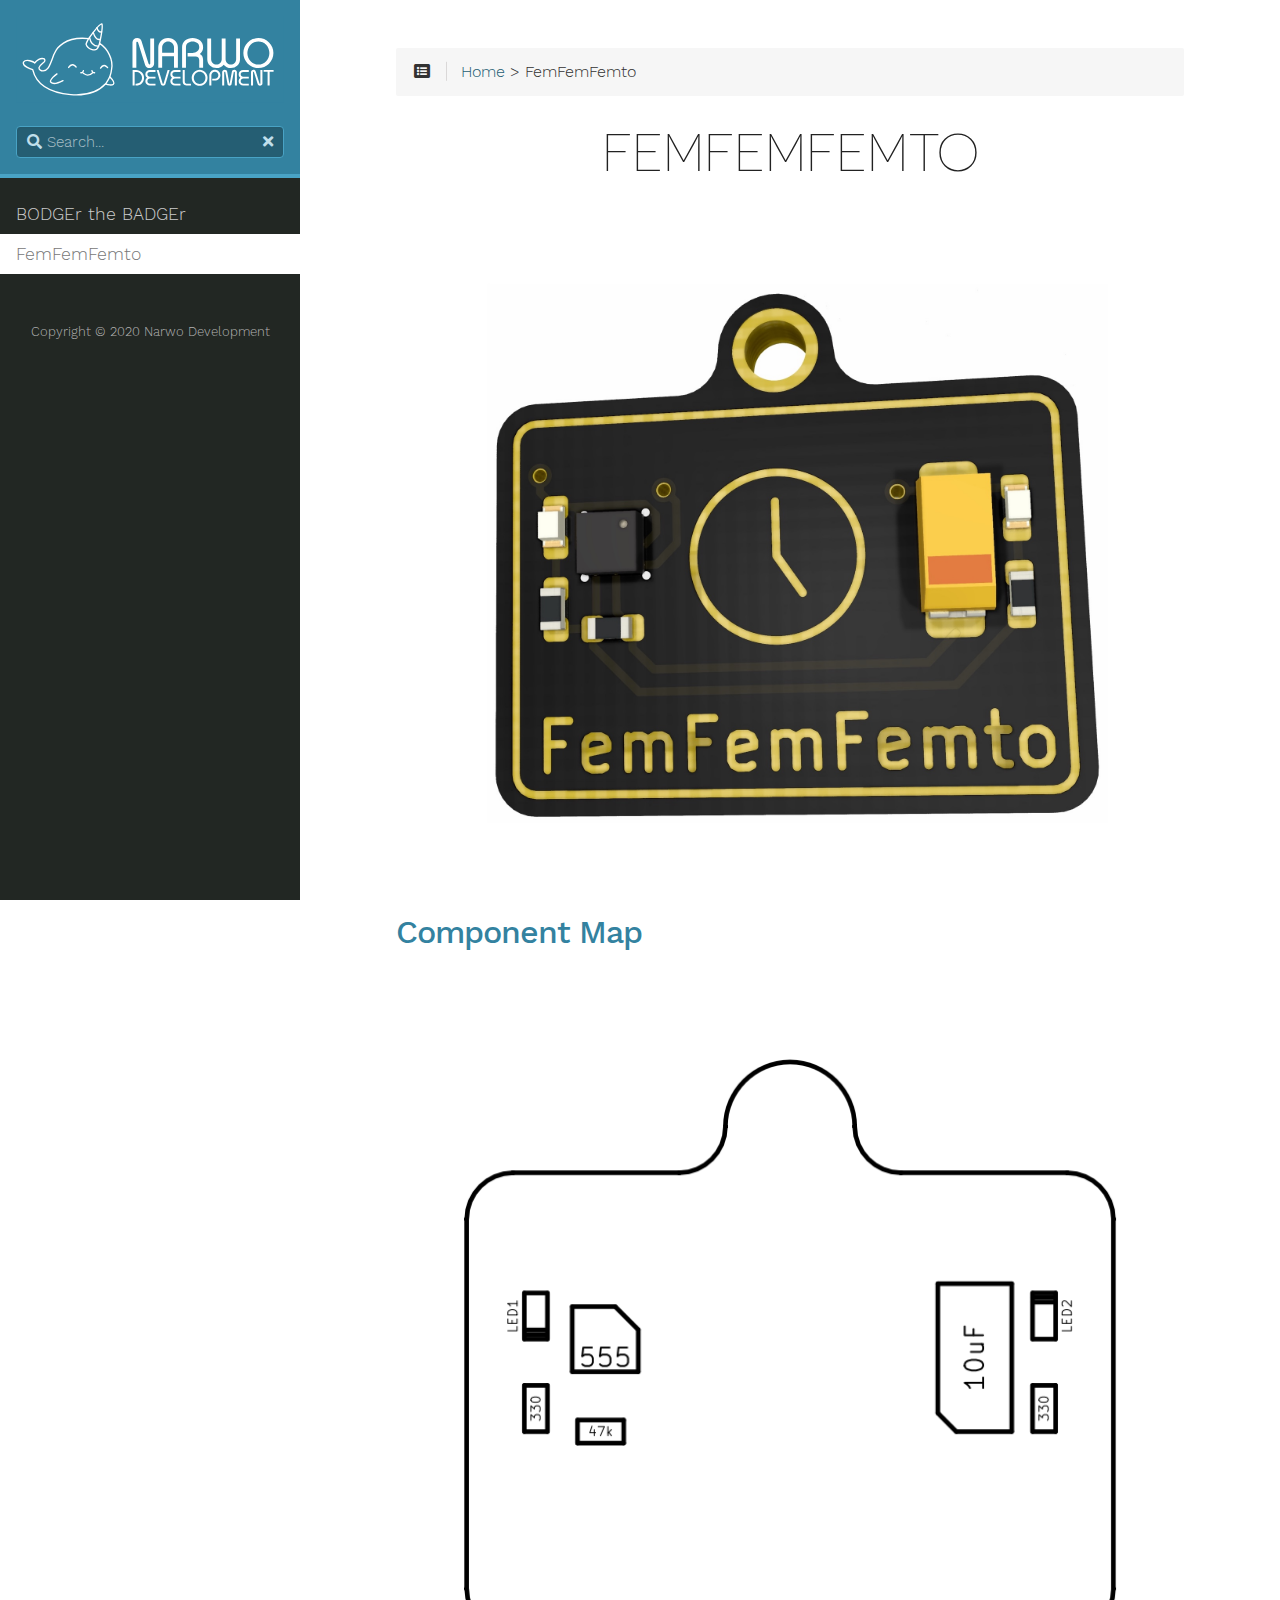
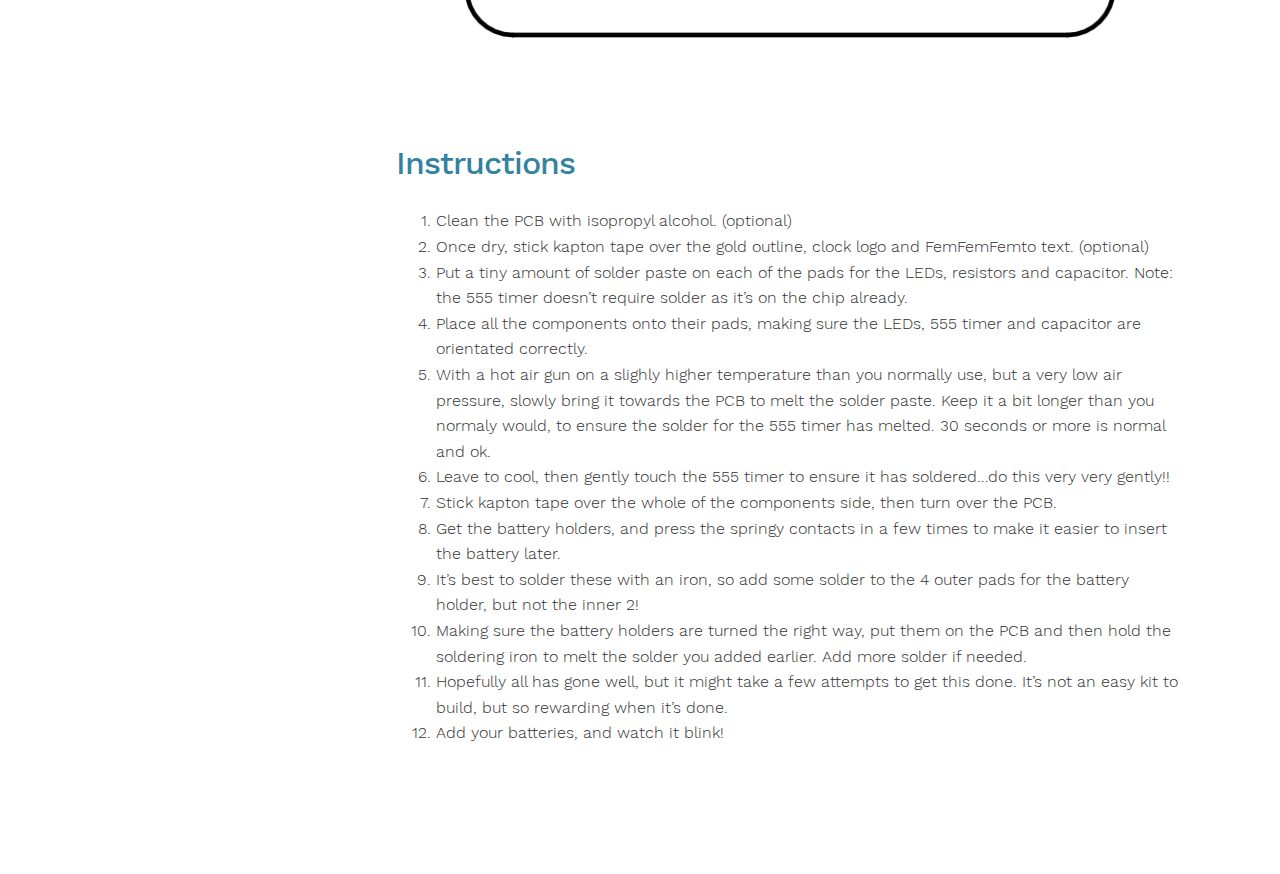
==== commit 9760fdbd: "Added BADGEr and FemFemFemto instructions initial drafts" ====
--- a/555/index.html
+++ b/555/index.html
@@ -3,7 +3,6 @@
   <head>
     <meta charset="utf-8">
     <meta name="viewport" content="width=device-width, initial-scale=1.0">
-    <meta name="generator" content="Hugo 0.74.3" />
     <meta name="description" content="Open-source Hardware and Software">
 <meta name="author" content="Mark Olsson">
 
@@ -12,21 +11,21 @@
     <title>FemFemFemto :: Narwo Development</title>
 
     
-    <link href="/css/nucleus.css?1598563435" rel="stylesheet">
-    <link href="/css/fontawesome-all.min.css?1598563435" rel="stylesheet">
-    <link href="/css/hybrid.css?1598563435" rel="stylesheet">
-    <link href="/css/featherlight.min.css?1598563435" rel="stylesheet">
-    <link href="/css/perfect-scrollbar.min.css?1598563435" rel="stylesheet">
-    <link href="/css/auto-complete.css?1598563435" rel="stylesheet">
-    <link href="/css/atom-one-dark-reasonable.css?1598563435" rel="stylesheet">
-    <link href="/css/theme.css?1598563435" rel="stylesheet">
-    <link href="/css/hugo-theme.css?1598563435" rel="stylesheet">
-    
-    <link href="/css/theme-narwo.css?1598563435" rel="stylesheet">
-    
-    
-
-    <script src="/js/jquery-3.3.1.min.js?1598563435"></script>
+    <link href="/css/nucleus.css?1599076963" rel="stylesheet">
+    <link href="/css/fontawesome-all.min.css?1599076963" rel="stylesheet">
+    <link href="/css/hybrid.css?1599076963" rel="stylesheet">
+    <link href="/css/featherlight.min.css?1599076963" rel="stylesheet">
+    <link href="/css/perfect-scrollbar.min.css?1599076963" rel="stylesheet">
+    <link href="/css/auto-complete.css?1599076963" rel="stylesheet">
+    <link href="/css/atom-one-dark-reasonable.css?1599076963" rel="stylesheet">
+    <link href="/css/theme.css?1599076963" rel="stylesheet">
+    <link href="/css/hugo-theme.css?1599076963" rel="stylesheet">
+    
+    <link href="/css/theme-narwo.css?1599076963" rel="stylesheet">
+    
+    
+
+    <script src="/js/jquery-3.3.1.min.js?1599076963"></script>
 
     <style>
       :root #header + #content > #left > #rlblock_left{
@@ -76,14 +75,14 @@
     <span data-search-clear=""><i class="fas fa-times"></i></span>
 </div>
 
-<script type="text/javascript" src="/js/lunr.min.js?1598563435"></script>
-<script type="text/javascript" src="/js/auto-complete.js?1598563435"></script>
+<script type="text/javascript" src="/js/lunr.min.js?1599076963"></script>
+<script type="text/javascript" src="/js/auto-complete.js?1599076963"></script>
 <script type="text/javascript">
     
         var baseurl = "https:\/\/narwo.dev\/";
     
 </script>
-<script type="text/javascript" src="/js/search.js?1598563435"></script>
+<script type="text/javascript" src="/js/search.js?1599076963"></script>
 
     
   </div>
@@ -111,44 +110,6 @@
           
       </a>
       
-      
-        <ul>
-          
-          
-            
-          
-          
-          
-        
-          
-            
-            
-
-
-
-
- 
-  
-    
-    <li data-nav-id="/badger/bodger/" title="BODGE Version" class="dd-item 
-        
-        
-        
-        ">
-      <a href="/badger/bodger/">
-          BODGE Version
-          
-      </a>
-      
-              
-    </li>
-  
- 
-
-            
-          
-        
-        </ul>
               
     </li>
   
@@ -224,6 +185,8 @@
                         </a>
                     </span>
                   
+                  <span id="toc-menu"><i class="fas fa-list-alt"></i></span>
+                  
                   <span class="links">
                  
                  
@@ -243,6 +206,22 @@
                   </span>
                 </div>
                 
+                    <div class="progress">
+    <div class="wrapper">
+<nav id="TableOfContents">
+  <ul>
+    <li>
+      <ul>
+        <li><a href="#component-map">Component Map</a></li>
+        <li><a href="#instructions">Instructions</a></li>
+      </ul>
+    </li>
+  </ul>
+</nav>
+    </div>
+</div>
+
+                
               </div>
             </div>
             
@@ -250,17 +229,36 @@
         
         </div>
         
-          <div id="chapter">
-        
         <div id="body-inner">
           
-
-        
-
-
-
-	<h2 id="femfemfemto">FemFemFemto</h2>
-<p>Coming 2020-09-01</p>
+            <h1>
+              
+              FemFemFemto
+            </h1>
+          
+
+        
+
+
+
+	<p><img src="/images/femfemfemto/femfemfemto.jpg?width=50pc" alt="FemFemFemto"></p>
+<h3 id="component-map">Component Map</h3>
+<p><img src="/images/femfemfemto/femfemfemto-map.png?width=50pc" alt="FemFemFemto Component Map"></p>
+<h3 id="instructions">Instructions</h3>
+<ol>
+<li>Clean the PCB with isopropyl alcohol. (optional)</li>
+<li>Once dry, stick kapton tape over the gold outline, clock logo and FemFemFemto text. (optional)</li>
+<li>Put a tiny amount of solder paste on each of the pads for the LEDs, resistors and capacitor. Note: the 555 timer doesn&rsquo;t require solder as it&rsquo;s on the chip already.</li>
+<li>Place all the components onto their pads, making sure the LEDs, 555 timer and capacitor are orientated correctly.</li>
+<li>With a hot air gun on a slighly higher temperature than you normally use, but a very low air pressure, slowly bring it towards the PCB to melt the solder paste. Keep it a bit longer than you normaly would, to ensure the solder for the 555 timer has melted. 30 seconds or more is normal and ok.</li>
+<li>Leave to cool, then gently touch the 555 timer to ensure it has soldered&hellip;do this very very gently!!</li>
+<li>Stick kapton tape over the whole of the components side, then turn over the PCB.</li>
+<li>Get the battery holders, and press the springy contacts in a few times to make it easier to insert the battery later.</li>
+<li>It&rsquo;s best to solder these with an iron, so add some solder to the 4 outer pads for the battery holder, but not the inner 2!</li>
+<li>Making sure the battery holders are turned the right way, put them on the PCB and then hold the soldering iron to melt the solder you added earlier. Add more solder if needed.</li>
+<li>Hopefully all has gone well, but it might take a few attempts to get this done. It&rsquo;s not an easy kit to build, but so rewarding when it&rsquo;s done.</li>
+<li>Add your batteries, and watch it blink!</li>
+</ol>
 
 
 
@@ -271,8 +269,6 @@
 </footer>
 
         
-            </div> 
-        
         </div> 
         
 
@@ -311,26 +307,8 @@
 
                     
                     
-                        
-                    
-                    
-
-                    
-                        
-            
-            
-                
-                    
-                
-                
-
-                    
-                    
-                    
-
-                    
-            
-        
+                    
+
                     
             
         
@@ -367,19 +345,19 @@
     <div style="left: -1000px; overflow: scroll; position: absolute; top: -1000px; border: none; box-sizing: content-box; height: 200px; margin: 0px; padding: 0px; width: 200px;">
       <div style="border: none; box-sizing: content-box; height: 200px; margin: 0px; padding: 0px; width: 200px;"></div>
     </div>
-    <script src="/js/clipboard.min.js?1598563435"></script>
-    <script src="/js/perfect-scrollbar.min.js?1598563435"></script>
-    <script src="/js/perfect-scrollbar.jquery.min.js?1598563435"></script>
-    <script src="/js/jquery.sticky.js?1598563435"></script>
-    <script src="/js/featherlight.min.js?1598563435"></script>
-    <script src="/js/highlight.pack.js?1598563435"></script>
+    <script src="/js/clipboard.min.js?1599076963"></script>
+    <script src="/js/perfect-scrollbar.min.js?1599076963"></script>
+    <script src="/js/perfect-scrollbar.jquery.min.js?1599076963"></script>
+    <script src="/js/jquery.sticky.js?1599076963"></script>
+    <script src="/js/featherlight.min.js?1599076963"></script>
+    <script src="/js/highlight.pack.js?1599076963"></script>
     <script>hljs.initHighlightingOnLoad();</script>
-    <script src="/js/modernizr.custom-3.6.0.js?1598563435"></script>
-    <script src="/js/learn.js?1598563435"></script>
-    <script src="/js/hugo-learn.js?1598563435"></script>
-
-    <link href="/mermaid/mermaid.css?1598563435" rel="stylesheet" />
-    <script src="/mermaid/mermaid.js?1598563435"></script>
+    <script src="/js/modernizr.custom-3.6.0.js?1599076963"></script>
+    <script src="/js/learn.js?1599076963"></script>
+    <script src="/js/hugo-learn.js?1599076963"></script>
+
+    <link href="/mermaid/mermaid.css?1599076963" rel="stylesheet" />
+    <script src="/mermaid/mermaid.js?1599076963"></script>
     <script>
         mermaid.initialize({ startOnLoad: true });
     </script>
--- a/css/theme-narwo.css
+++ b/css/theme-narwo.css
@@ -33,10 +33,6 @@
 textarea:focus, input[type="email"]:focus, input[type="number"]:focus, input[type="password"]:focus, input[type="search"]:focus, input[type="tel"]:focus, input[type="text"]:focus, input[type="url"]:focus, input[type="color"]:focus, input[type="date"]:focus, input[type="datetime"]:focus, input[type="datetime-local"]:focus, input[type="month"]:focus, input[type="time"]:focus, input[type="week"]:focus, select[multiple=multiple]:focus {
     border-color: none;
     box-shadow: none;
-}
-
-h2, h3, h4, h5 {
-    color: var(--MAIN-TITLES-TEXT-color) !important;
 }
 
 a {
@@ -102,3 +98,6 @@
     border-color: var(--MENU-SECTION-HR-color);
 }
 
+h3 {
+    color: #3382A0;
+}
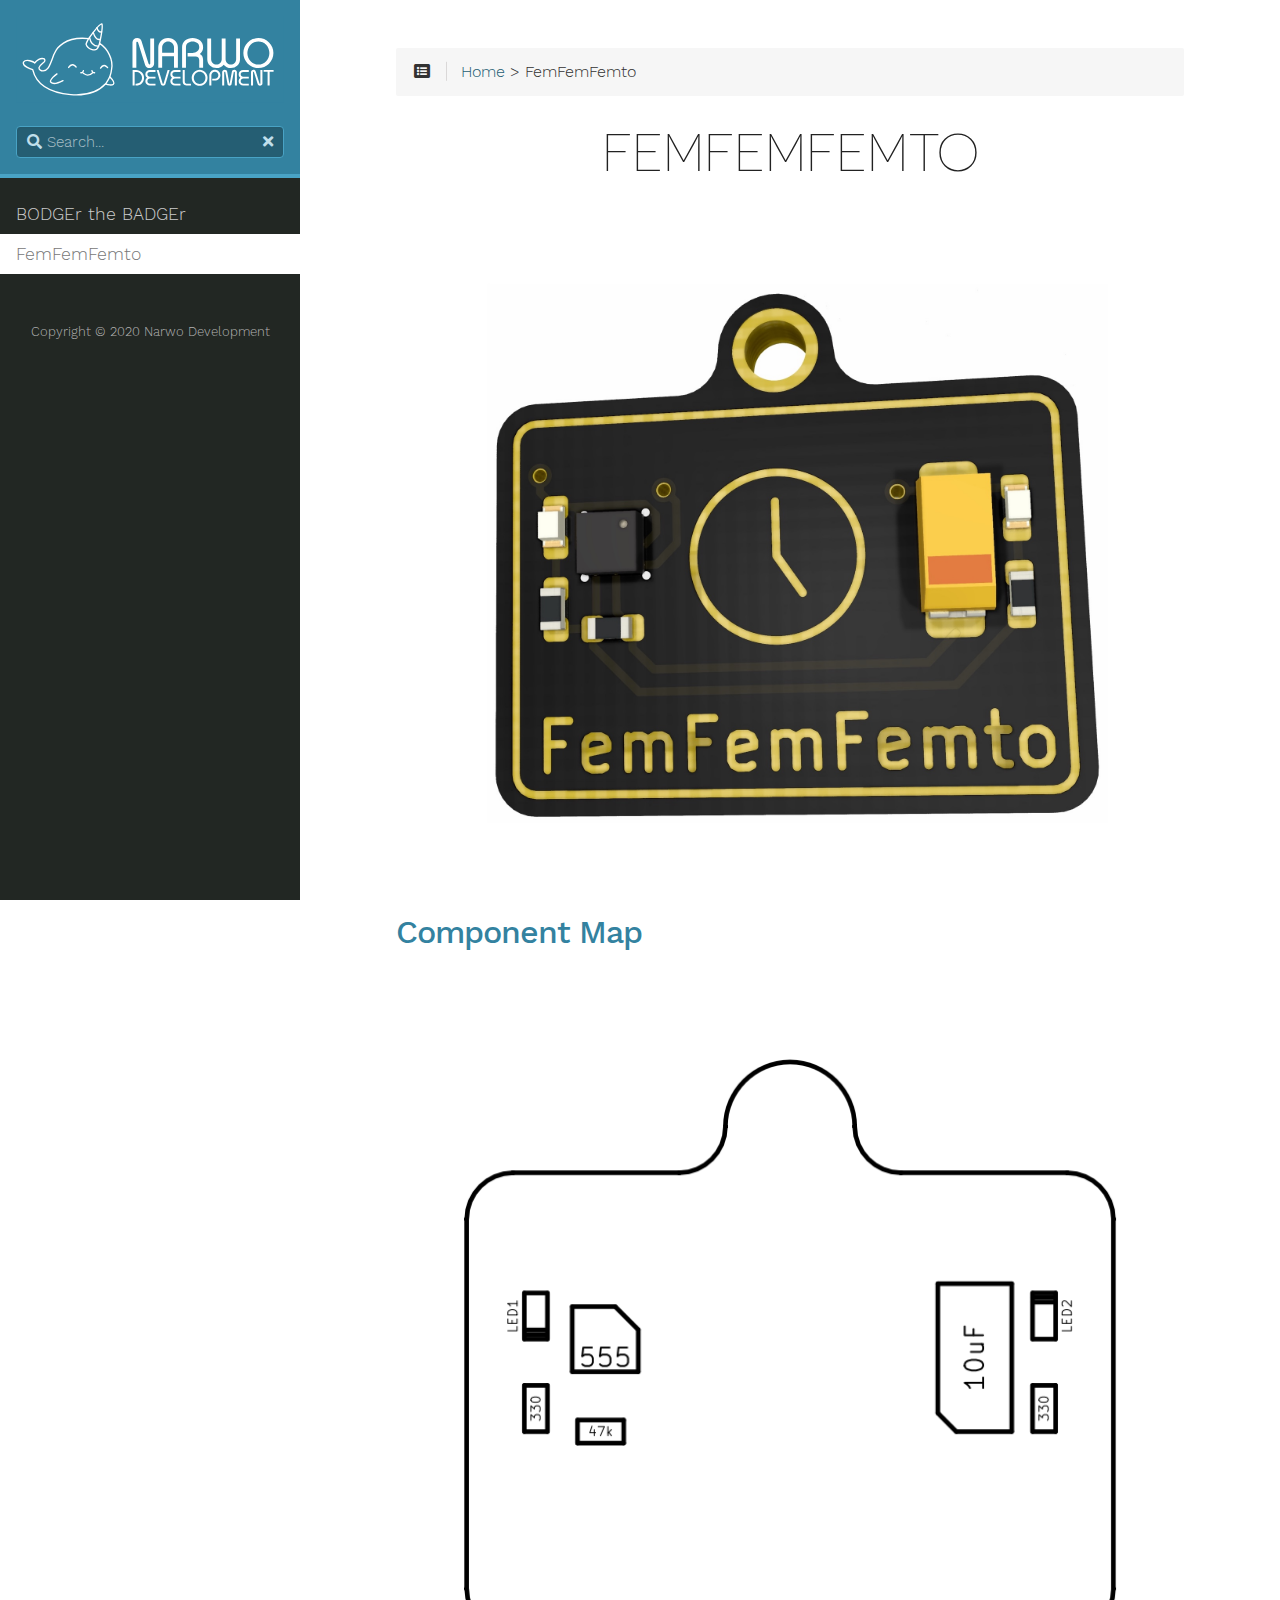
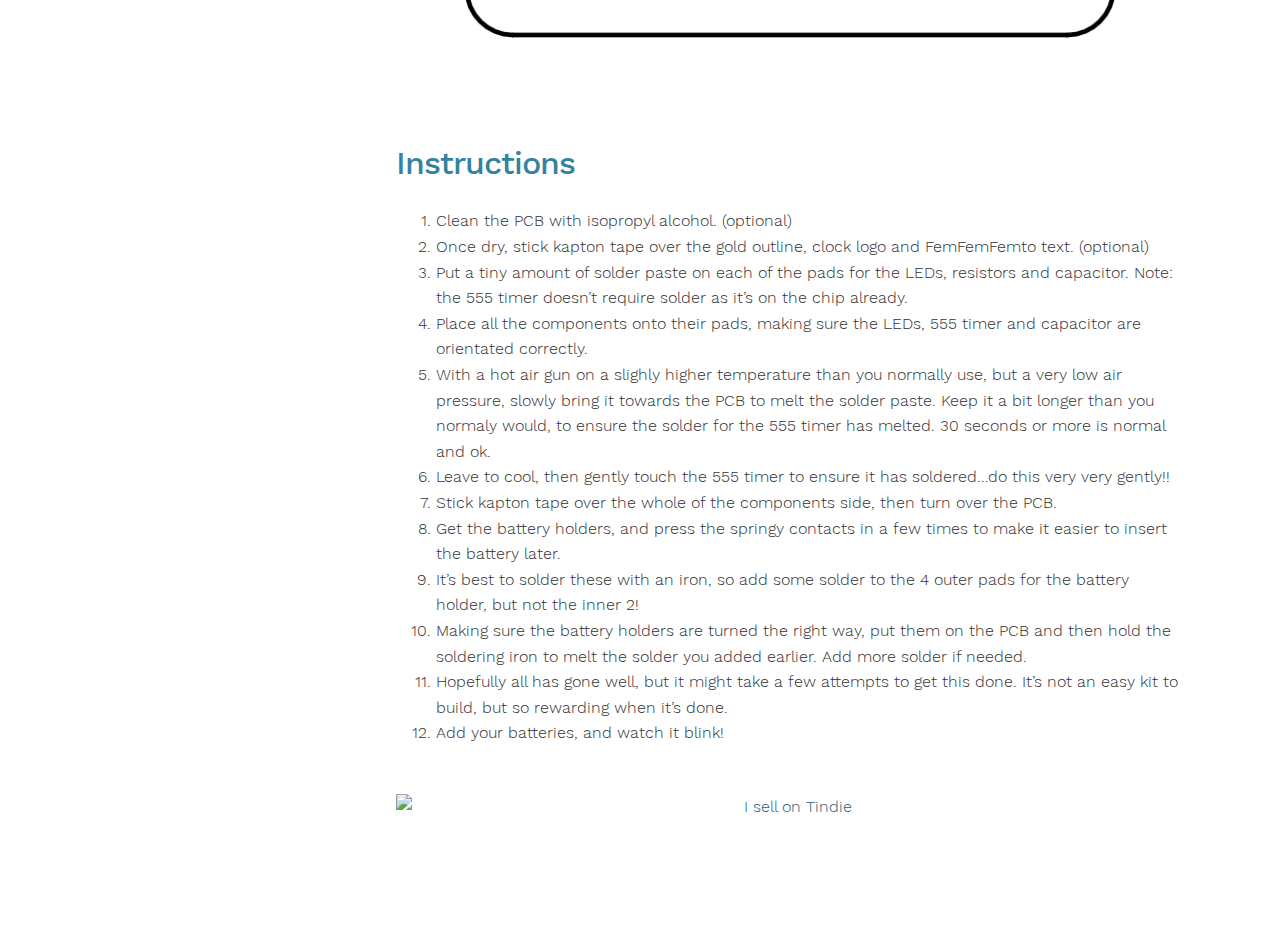
==== commit cc996b2a: "Added more tindie links" ====
--- a/555/index.html
+++ b/555/index.html
@@ -11,21 +11,21 @@
     <title>FemFemFemto :: Narwo Development</title>
 
     
-    <link href="/css/nucleus.css?1599076963" rel="stylesheet">
-    <link href="/css/fontawesome-all.min.css?1599076963" rel="stylesheet">
-    <link href="/css/hybrid.css?1599076963" rel="stylesheet">
-    <link href="/css/featherlight.min.css?1599076963" rel="stylesheet">
-    <link href="/css/perfect-scrollbar.min.css?1599076963" rel="stylesheet">
-    <link href="/css/auto-complete.css?1599076963" rel="stylesheet">
-    <link href="/css/atom-one-dark-reasonable.css?1599076963" rel="stylesheet">
-    <link href="/css/theme.css?1599076963" rel="stylesheet">
-    <link href="/css/hugo-theme.css?1599076963" rel="stylesheet">
-    
-    <link href="/css/theme-narwo.css?1599076963" rel="stylesheet">
-    
-    
-
-    <script src="/js/jquery-3.3.1.min.js?1599076963"></script>
+    <link href="/css/nucleus.css?1601312053" rel="stylesheet">
+    <link href="/css/fontawesome-all.min.css?1601312053" rel="stylesheet">
+    <link href="/css/hybrid.css?1601312053" rel="stylesheet">
+    <link href="/css/featherlight.min.css?1601312053" rel="stylesheet">
+    <link href="/css/perfect-scrollbar.min.css?1601312053" rel="stylesheet">
+    <link href="/css/auto-complete.css?1601312053" rel="stylesheet">
+    <link href="/css/atom-one-dark-reasonable.css?1601312053" rel="stylesheet">
+    <link href="/css/theme.css?1601312053" rel="stylesheet">
+    <link href="/css/hugo-theme.css?1601312053" rel="stylesheet">
+    
+    <link href="/css/theme-narwo.css?1601312053" rel="stylesheet">
+    
+    
+
+    <script src="/js/jquery-3.3.1.min.js?1601312053"></script>
 
     <style>
       :root #header + #content > #left > #rlblock_left{
@@ -75,14 +75,14 @@
     <span data-search-clear=""><i class="fas fa-times"></i></span>
 </div>
 
-<script type="text/javascript" src="/js/lunr.min.js?1599076963"></script>
-<script type="text/javascript" src="/js/auto-complete.js?1599076963"></script>
+<script type="text/javascript" src="/js/lunr.min.js?1601312053"></script>
+<script type="text/javascript" src="/js/auto-complete.js?1601312053"></script>
 <script type="text/javascript">
     
         var baseurl = "https:\/\/narwo.dev\/";
     
 </script>
-<script type="text/javascript" src="/js/search.js?1599076963"></script>
+<script type="text/javascript" src="/js/search.js?1601312053"></script>
 
     
   </div>
@@ -259,6 +259,7 @@
 <li>Hopefully all has gone well, but it might take a few attempts to get this done. It&rsquo;s not an easy kit to build, but so rewarding when it&rsquo;s done.</li>
 <li>Add your batteries, and watch it blink!</li>
 </ol>
+<p><a href="https://www.tindie.com/stores/narwo/?ref=offsite_badges&amp;utm_source=sellers_markolsson&amp;utm_medium=badges&amp;utm_campaign=badge_large"><img src="https://d2ss6ovg47m0r5.cloudfront.net/badges/tindie-larges.png" alt="I sell on Tindie"></a></p>
 
 
 
@@ -345,19 +346,19 @@
     <div style="left: -1000px; overflow: scroll; position: absolute; top: -1000px; border: none; box-sizing: content-box; height: 200px; margin: 0px; padding: 0px; width: 200px;">
       <div style="border: none; box-sizing: content-box; height: 200px; margin: 0px; padding: 0px; width: 200px;"></div>
     </div>
-    <script src="/js/clipboard.min.js?1599076963"></script>
-    <script src="/js/perfect-scrollbar.min.js?1599076963"></script>
-    <script src="/js/perfect-scrollbar.jquery.min.js?1599076963"></script>
-    <script src="/js/jquery.sticky.js?1599076963"></script>
-    <script src="/js/featherlight.min.js?1599076963"></script>
-    <script src="/js/highlight.pack.js?1599076963"></script>
+    <script src="/js/clipboard.min.js?1601312053"></script>
+    <script src="/js/perfect-scrollbar.min.js?1601312053"></script>
+    <script src="/js/perfect-scrollbar.jquery.min.js?1601312053"></script>
+    <script src="/js/jquery.sticky.js?1601312053"></script>
+    <script src="/js/featherlight.min.js?1601312053"></script>
+    <script src="/js/highlight.pack.js?1601312053"></script>
     <script>hljs.initHighlightingOnLoad();</script>
-    <script src="/js/modernizr.custom-3.6.0.js?1599076963"></script>
-    <script src="/js/learn.js?1599076963"></script>
-    <script src="/js/hugo-learn.js?1599076963"></script>
-
-    <link href="/mermaid/mermaid.css?1599076963" rel="stylesheet" />
-    <script src="/mermaid/mermaid.js?1599076963"></script>
+    <script src="/js/modernizr.custom-3.6.0.js?1601312053"></script>
+    <script src="/js/learn.js?1601312053"></script>
+    <script src="/js/hugo-learn.js?1601312053"></script>
+
+    <link href="/mermaid/mermaid.css?1601312053" rel="stylesheet" />
+    <script src="/mermaid/mermaid.js?1601312053"></script>
     <script>
         mermaid.initialize({ startOnLoad: true });
     </script>
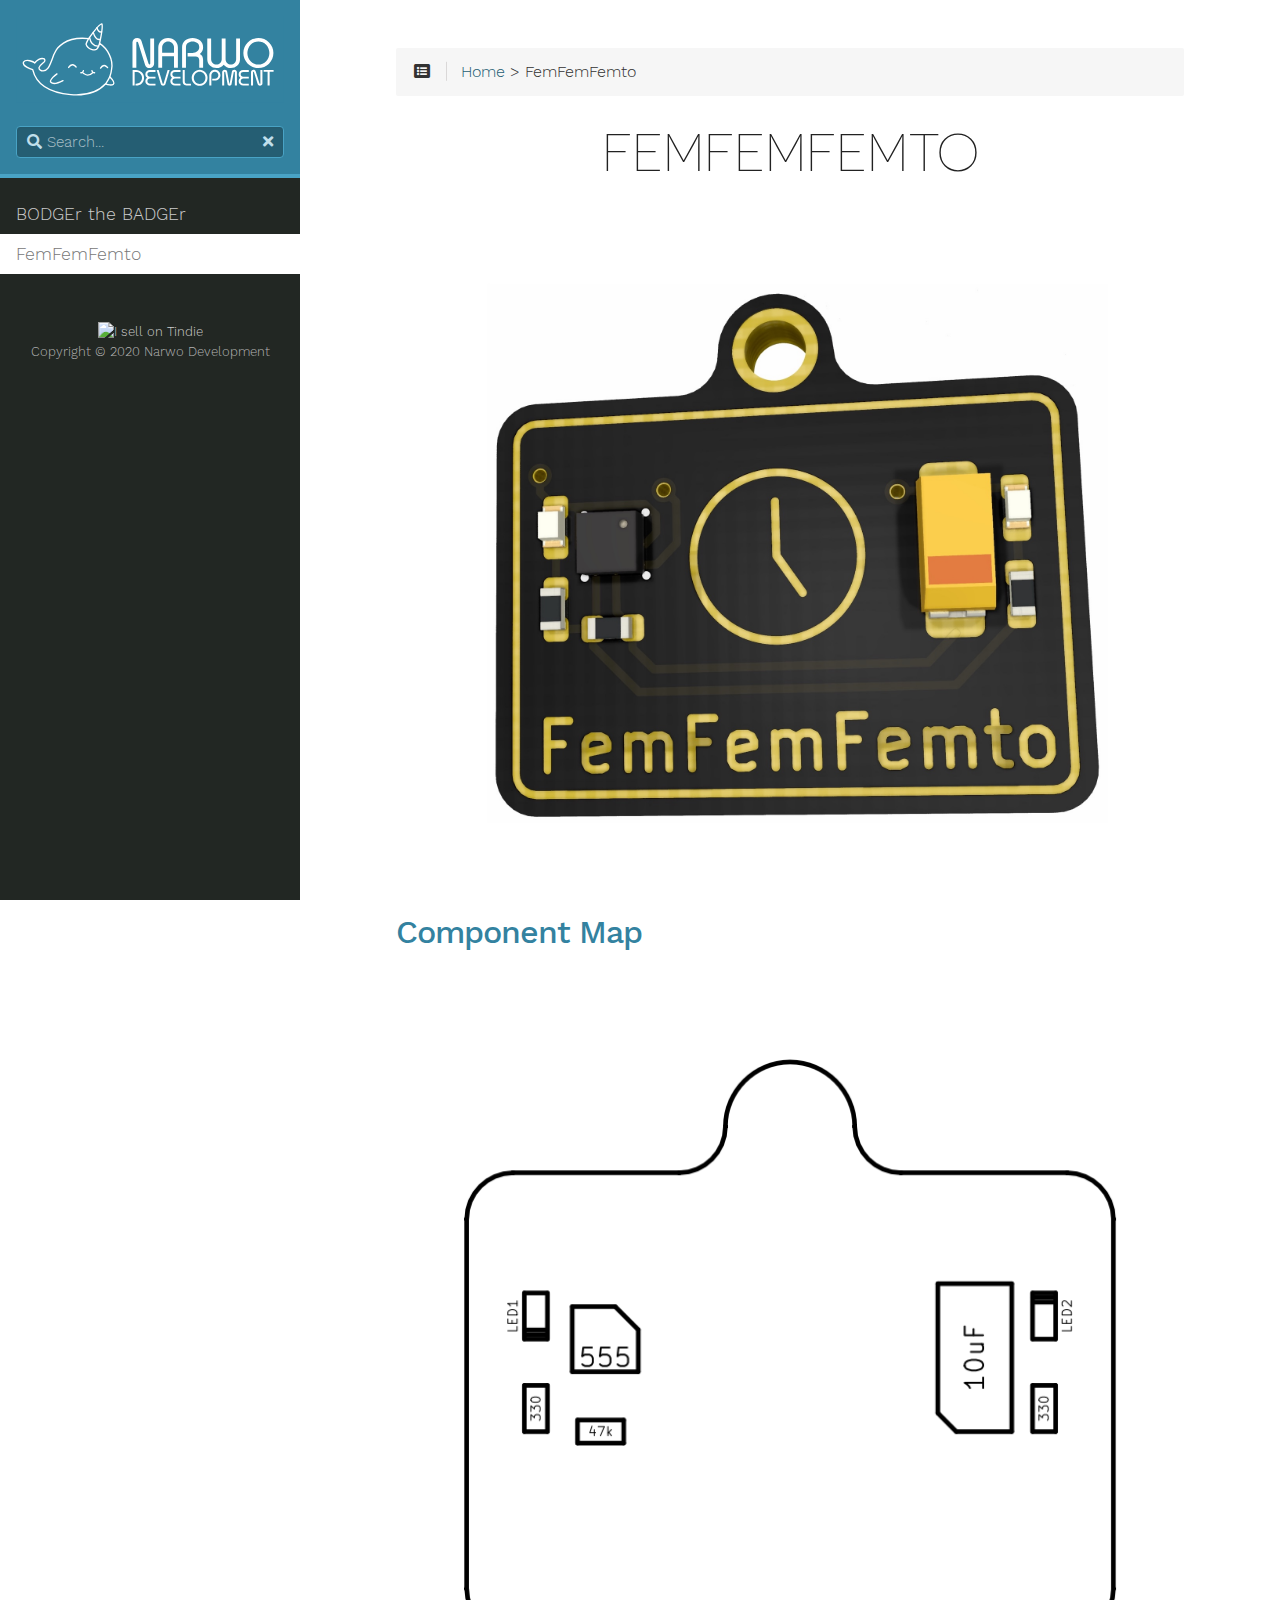
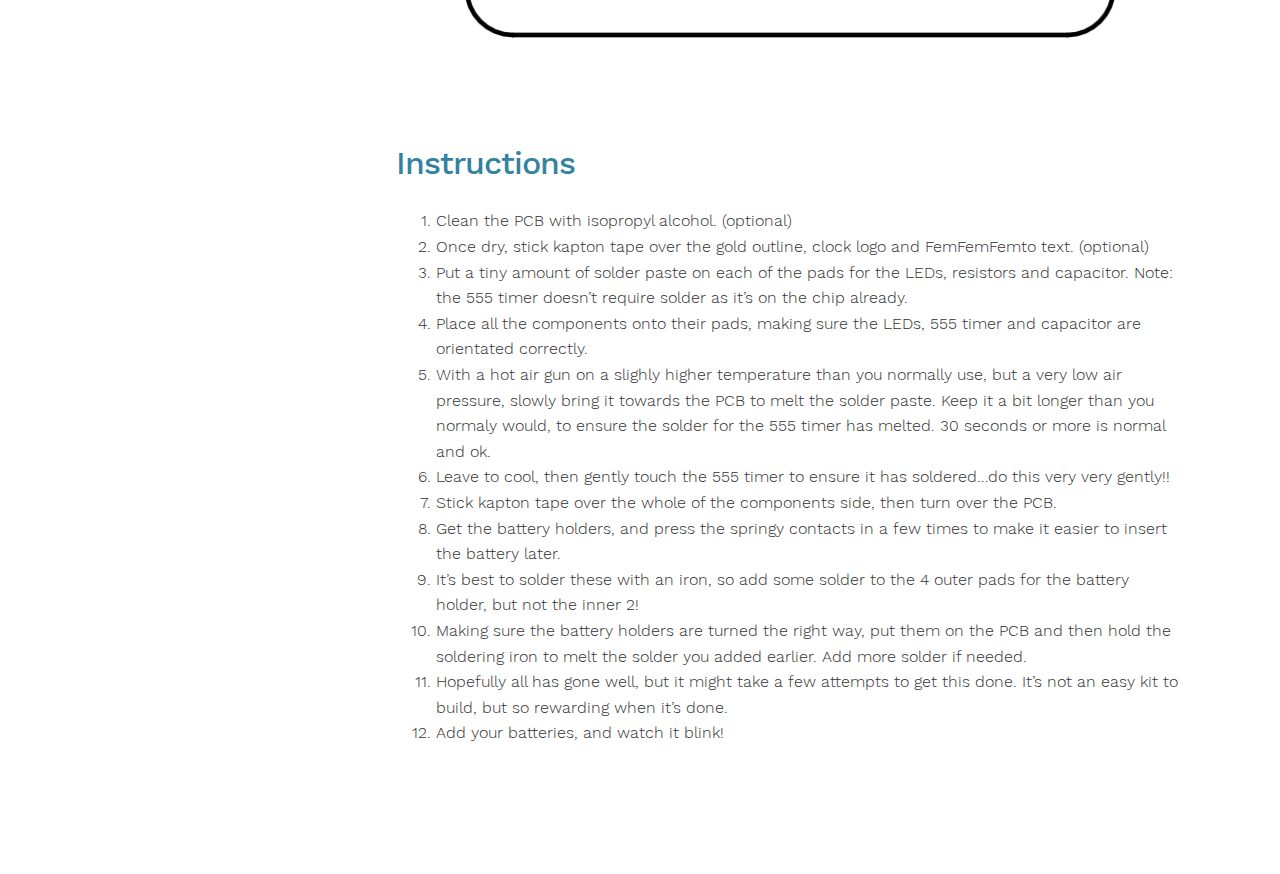
==== commit 44b4547f: "Moves tindie badge to menu" ====
--- a/555/index.html
+++ b/555/index.html
@@ -11,21 +11,21 @@
     <title>FemFemFemto :: Narwo Development</title>
 
     
-    <link href="/css/nucleus.css?1601312053" rel="stylesheet">
-    <link href="/css/fontawesome-all.min.css?1601312053" rel="stylesheet">
-    <link href="/css/hybrid.css?1601312053" rel="stylesheet">
-    <link href="/css/featherlight.min.css?1601312053" rel="stylesheet">
-    <link href="/css/perfect-scrollbar.min.css?1601312053" rel="stylesheet">
-    <link href="/css/auto-complete.css?1601312053" rel="stylesheet">
-    <link href="/css/atom-one-dark-reasonable.css?1601312053" rel="stylesheet">
-    <link href="/css/theme.css?1601312053" rel="stylesheet">
-    <link href="/css/hugo-theme.css?1601312053" rel="stylesheet">
-    
-    <link href="/css/theme-narwo.css?1601312053" rel="stylesheet">
-    
-    
-
-    <script src="/js/jquery-3.3.1.min.js?1601312053"></script>
+    <link href="/css/nucleus.css?1601312475" rel="stylesheet">
+    <link href="/css/fontawesome-all.min.css?1601312475" rel="stylesheet">
+    <link href="/css/hybrid.css?1601312475" rel="stylesheet">
+    <link href="/css/featherlight.min.css?1601312475" rel="stylesheet">
+    <link href="/css/perfect-scrollbar.min.css?1601312475" rel="stylesheet">
+    <link href="/css/auto-complete.css?1601312475" rel="stylesheet">
+    <link href="/css/atom-one-dark-reasonable.css?1601312475" rel="stylesheet">
+    <link href="/css/theme.css?1601312475" rel="stylesheet">
+    <link href="/css/hugo-theme.css?1601312475" rel="stylesheet">
+    
+    <link href="/css/theme-narwo.css?1601312475" rel="stylesheet">
+    
+    
+
+    <script src="/js/jquery-3.3.1.min.js?1601312475"></script>
 
     <style>
       :root #header + #content > #left > #rlblock_left{
@@ -75,14 +75,14 @@
     <span data-search-clear=""><i class="fas fa-times"></i></span>
 </div>
 
-<script type="text/javascript" src="/js/lunr.min.js?1601312053"></script>
-<script type="text/javascript" src="/js/auto-complete.js?1601312053"></script>
+<script type="text/javascript" src="/js/lunr.min.js?1601312475"></script>
+<script type="text/javascript" src="/js/auto-complete.js?1601312475"></script>
 <script type="text/javascript">
     
         var baseurl = "https:\/\/narwo.dev\/";
     
 </script>
-<script type="text/javascript" src="/js/search.js?1601312053"></script>
+<script type="text/javascript" src="/js/search.js?1601312475"></script>
 
     
   </div>
@@ -157,6 +157,8 @@
 
     
     
+
+    <a href="https://www.tindie.com/stores/narwo/?ref=offsite_badges&utm_source=sellers_markolsson&utm_medium=badges&utm_campaign=badge_medium"><img src="https://d2ss6ovg47m0r5.cloudfront.net/badges/tindie-mediums.png" alt="I sell on Tindie" width="150" height="78"></a>
 
     <p>Copyright &copy; 2020 Narwo Development</p>
 </center>
@@ -259,7 +261,6 @@
 <li>Hopefully all has gone well, but it might take a few attempts to get this done. It&rsquo;s not an easy kit to build, but so rewarding when it&rsquo;s done.</li>
 <li>Add your batteries, and watch it blink!</li>
 </ol>
-<p><a href="https://www.tindie.com/stores/narwo/?ref=offsite_badges&amp;utm_source=sellers_markolsson&amp;utm_medium=badges&amp;utm_campaign=badge_large"><img src="https://d2ss6ovg47m0r5.cloudfront.net/badges/tindie-larges.png" alt="I sell on Tindie"></a></p>
 
 
 
@@ -346,19 +347,19 @@
     <div style="left: -1000px; overflow: scroll; position: absolute; top: -1000px; border: none; box-sizing: content-box; height: 200px; margin: 0px; padding: 0px; width: 200px;">
       <div style="border: none; box-sizing: content-box; height: 200px; margin: 0px; padding: 0px; width: 200px;"></div>
     </div>
-    <script src="/js/clipboard.min.js?1601312053"></script>
-    <script src="/js/perfect-scrollbar.min.js?1601312053"></script>
-    <script src="/js/perfect-scrollbar.jquery.min.js?1601312053"></script>
-    <script src="/js/jquery.sticky.js?1601312053"></script>
-    <script src="/js/featherlight.min.js?1601312053"></script>
-    <script src="/js/highlight.pack.js?1601312053"></script>
+    <script src="/js/clipboard.min.js?1601312475"></script>
+    <script src="/js/perfect-scrollbar.min.js?1601312475"></script>
+    <script src="/js/perfect-scrollbar.jquery.min.js?1601312475"></script>
+    <script src="/js/jquery.sticky.js?1601312475"></script>
+    <script src="/js/featherlight.min.js?1601312475"></script>
+    <script src="/js/highlight.pack.js?1601312475"></script>
     <script>hljs.initHighlightingOnLoad();</script>
-    <script src="/js/modernizr.custom-3.6.0.js?1601312053"></script>
-    <script src="/js/learn.js?1601312053"></script>
-    <script src="/js/hugo-learn.js?1601312053"></script>
-
-    <link href="/mermaid/mermaid.css?1601312053" rel="stylesheet" />
-    <script src="/mermaid/mermaid.js?1601312053"></script>
+    <script src="/js/modernizr.custom-3.6.0.js?1601312475"></script>
+    <script src="/js/learn.js?1601312475"></script>
+    <script src="/js/hugo-learn.js?1601312475"></script>
+
+    <link href="/mermaid/mermaid.css?1601312475" rel="stylesheet" />
+    <script src="/mermaid/mermaid.js?1601312475"></script>
     <script>
         mermaid.initialize({ startOnLoad: true });
     </script>
